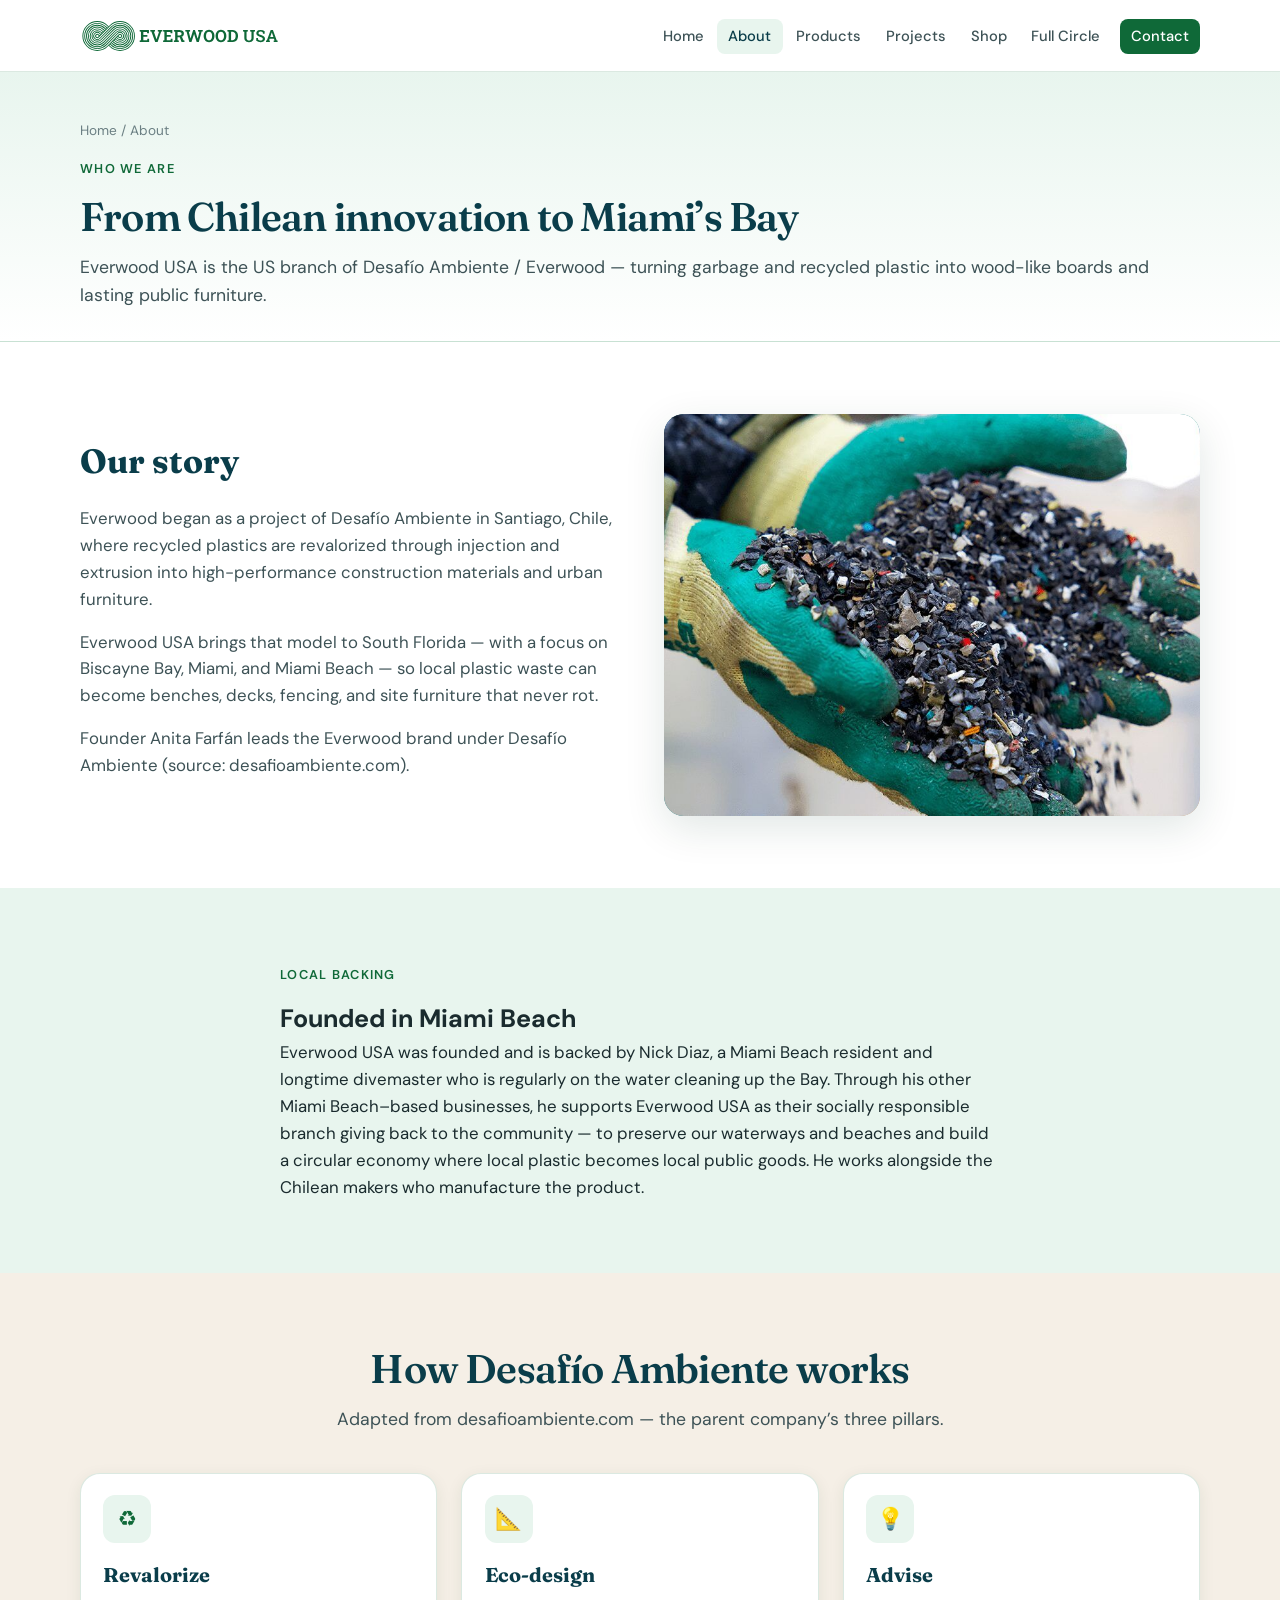
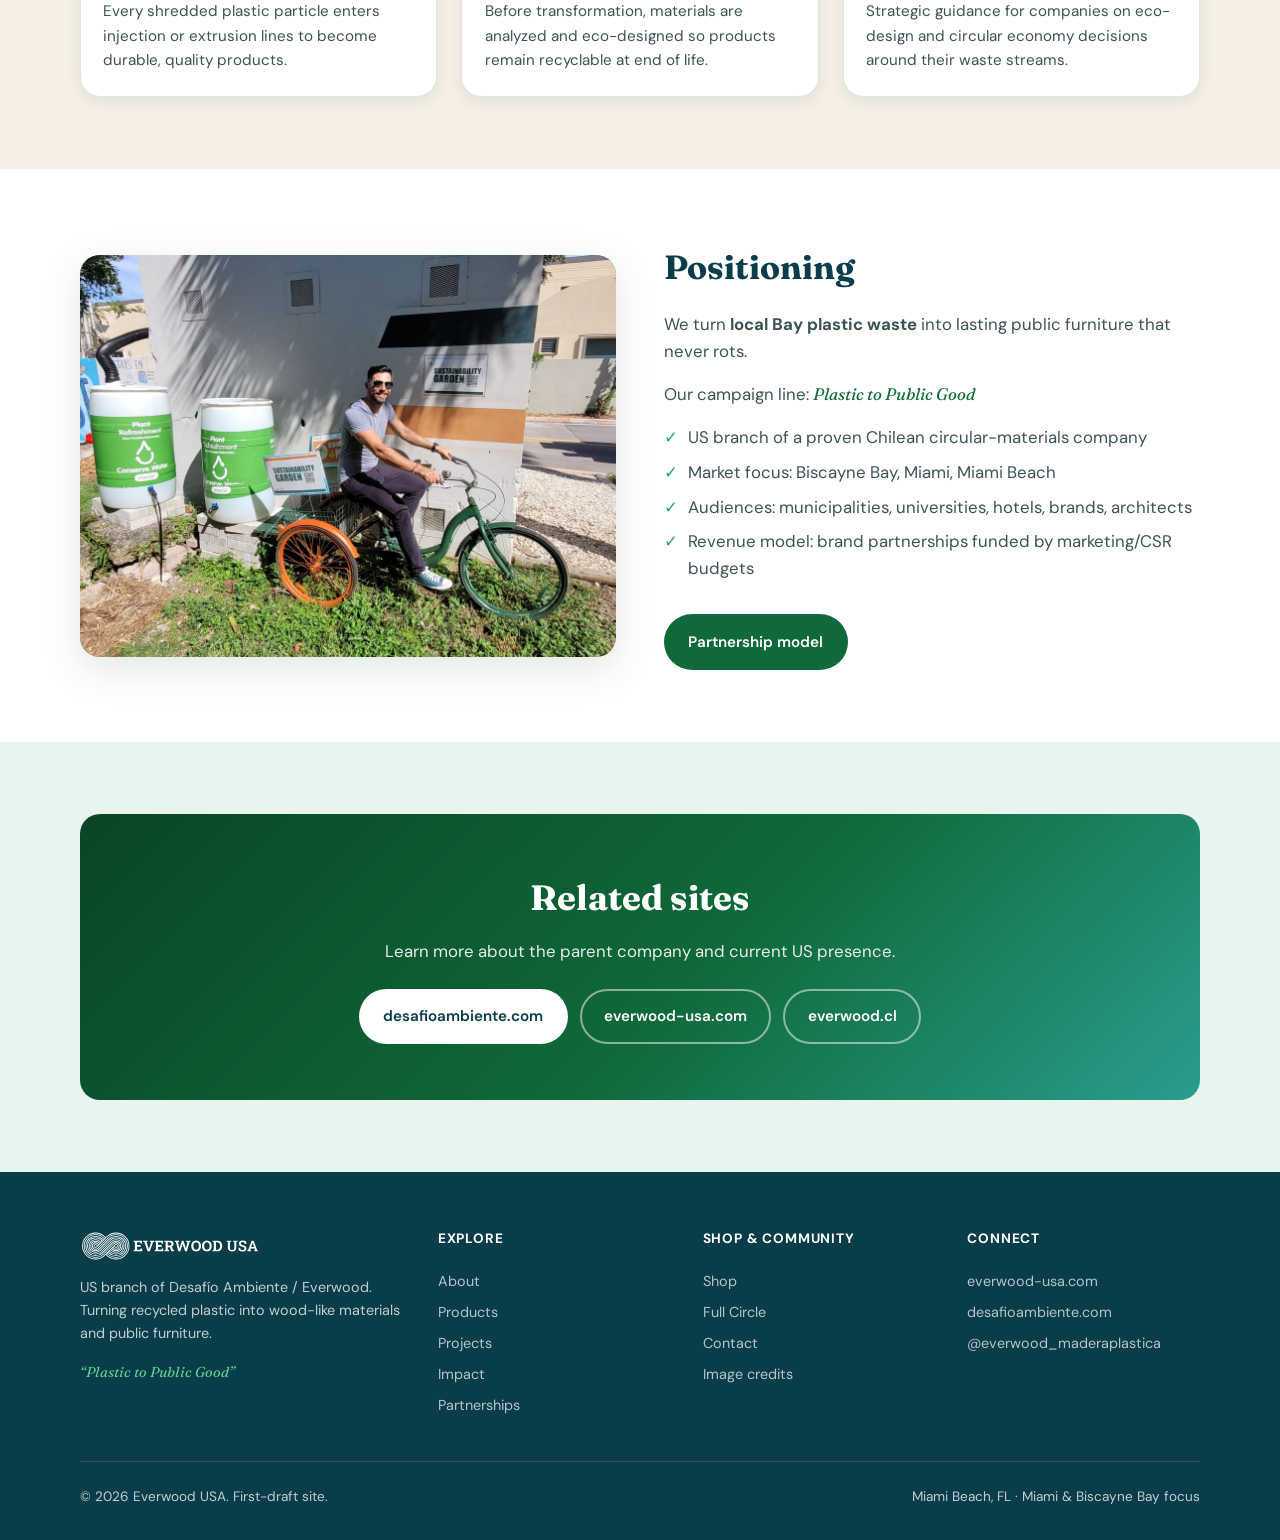
==== pages/about.html @ e9df9d3f "Reframe founder as local backer Co-authored-by: robincapital <robincapital@users.noreply.github.com>" ====
<!DOCTYPE html>
<html lang="en">
<head>
  <meta charset="UTF-8" />
  <meta name="viewport" content="width=device-width, initial-scale=1" />
  <title>About — Everwood USA</title>
  <meta name="description" content="Everwood USA — About. Recycled plastic lumber and public furniture for Miami and Biscayne Bay." />
  <link rel="icon" href="../assets/img/logo/favicon.ico" sizes="any" />
  <link rel="icon" type="image/png" sizes="32x32" href="../assets/img/logo/favicon_32.png" />
  <link rel="icon" type="image/png" sizes="48x48" href="../assets/img/logo/favicon_48.png" />
  <link rel="icon" type="image/png" sizes="192x192" href="../assets/img/logo/favicon_192.png" />
  <link rel="icon" type="image/png" sizes="512x512" href="../assets/img/logo/favicon_512.png" />
  <link rel="apple-touch-icon" href="../assets/img/logo/favicon_180.png" />
  <link rel="preconnect" href="https://fonts.googleapis.com" />
  <link rel="preconnect" href="https://fonts.gstatic.com" crossorigin />
  <link href="https://fonts.googleapis.com/css2?family=DM+Sans:ital,opsz,wght@0,9..40,400;0,9..40,500;0,9..40,600;0,9..40,700;1,9..40,400&amp;family=Fraunces:opsz,wght@9..144,500;9..144,600;9..144,700&amp;display=swap" rel="stylesheet" />
  <link rel="stylesheet" href="../assets/css/styles.css" />

  <script type="application/ld+json">
  {
    "@context": "https://schema.org",
    "@graph": [
      {
        "@type": "Organization",
        "@id": "https://everwood-usa.com/#organization",
        "name": "Everwood USA",
        "url": "https://everwood-usa.com",
        "logo": "https://everwood-usa.com/assets/img/logo/everwood-usa_horizontal_green.svg",
        "founder": { "@id": "https://everwood-usa.com/#nick-diaz" },
        "parentOrganization": {
          "@type": "Organization",
          "name": "Desafío Ambiente / Everwood"
        }
      },
      {
        "@type": "Person",
        "@id": "https://everwood-usa.com/#nick-diaz",
        "name": "Nick Diaz",
        "jobTitle": "Founder",
        "worksFor": { "@id": "https://everwood-usa.com/#organization" },
        "homeLocation": {
          "@type": "Place",
          "name": "Miami Beach, Florida"
        },
        "url": "https://everwood-usa.com/pages/about.html#founded-miami-beach"
      }
    ]
  }
  </script>


</head>
<body>
    <header class="site-header">
    <div class="container header-inner">
      <a class="logo" href="../index.html"><img class="logo-img" src="../assets/img/logo/everwood-usa_horizontal_green.svg" alt="Everwood USA" width="280" height="60" /></a>
      <button class="nav-toggle" type="button" aria-label="Open menu" aria-expanded="false"><span></span><span></span><span></span></button>
      <nav class="site-nav" aria-label="Primary">
        <ul class="nav-list">
          <li><a href="../index.html">Home</a></li>
          <li><a href="../pages/about.html" aria-current="page">About</a></li>
          <li><a href="../pages/products.html">Products</a></li>
          <li><a href="../pages/projects.html">Projects</a></li>
          <li><a href="../pages/shop.html">Shop</a></li>
          <li><a href="../pages/full-circle.html">Full Circle</a></li>
          <li><a class="nav-cta" href="../pages/contact.html">Contact</a></li>
        </ul>
      </nav>
    </div>
  </header>
  <main>

    <section class="page-hero">
      <div class="container">
        <p class="breadcrumb"><a href="../index.html">Home</a> / About</p>
        <p class="eyebrow">Who we are</p>
        <h1>From Chilean innovation to Miami’s Bay</h1>
        <p class="lead">Everwood USA is the US branch of Desafío Ambiente / Everwood — turning garbage and recycled plastic into wood-like boards and lasting public furniture.</p>
      </div>
    </section>



    <section class="section">
      <div class="container split">
        <div class="split-copy">
          <h2>Our story</h2>
          <p>Everwood began as a project of Desafío Ambiente in Santiago, Chile, where recycled plastics are revalorized through injection and extrusion into high-performance construction materials and urban furniture.</p>
          <p>Everwood USA brings that model to South Florida — with a focus on Biscayne Bay, Miami, and Miami Beach — so local plastic waste can become benches, decks, fencing, and site furniture that never rot.</p>
          <p>Founder Anita Farfán leads the Everwood brand under Desafío Ambiente (source: desafioambiente.com).</p>
        </div>
        <div class="split-media ph" data-ph="about-process.jpg">
          <img src="../assets/img/about-process.jpg" alt="Gloved hands holding recycled plastic flakes used to make Everwood" width="1200" height="800" />
        </div>
      </div>
    </section>


    <section class="section section-mist" id="founded-miami-beach">
      <div class="container" style="max-width:720px">
        <p class="eyebrow" style="color:var(--bay-teal)">Local backing</p>
        <h2>Founded in Miami Beach</h2>
        <p>Everwood USA was founded and is backed by Nick Diaz, a Miami Beach resident and longtime divemaster who is regularly on the water cleaning up the Bay. Through his other Miami Beach–based businesses, he supports Everwood USA as their socially responsible branch giving back to the community — to preserve our waterways and beaches and build a circular economy where local plastic becomes local public goods. He works alongside the Chilean makers who manufacture the product.</p>
      </div>
    </section>

    <section class="section section-sand">
      <div class="container">
        <div class="section-header center">
          <h2>How Desafío Ambiente works</h2>
          <p>Adapted from desafioambiente.com — the parent company’s three pillars.</p>
        </div>
        <div class="grid-3">
          <article class="card"><div class="card-body">
            <div class="feature-icon">♻️</div>
            <h3>Revalorize</h3>
            <p>Every shredded plastic particle enters injection or extrusion lines to become durable, quality products.</p>
          </div></article>
          <article class="card"><div class="card-body">
            <div class="feature-icon">📐</div>
            <h3>Eco-design</h3>
            <p>Before transformation, materials are analyzed and eco-designed so products remain recyclable at end of life.</p>
          </div></article>
          <article class="card"><div class="card-body">
            <div class="feature-icon">💡</div>
            <h3>Advise</h3>
            <p>Strategic guidance for companies on eco-design and circular economy decisions around their waste streams.</p>
          </div></article>
        </div>
      </div>
    </section>

    <section class="section">
      <div class="container split reverse">
        <div class="split-media ph" data-ph="about-team.jpg">
          <img src="../assets/img/about-community.jpg" alt="Community activity at the University of Miami Sustainability Garden near rain barrels" width="1200" height="800" />
        </div>
        <div class="split-copy">
          <h2>Positioning</h2>
          <p>We turn <strong>local Bay plastic waste</strong> into lasting public furniture that never rots.</p>
          <p>Our campaign line: <em class="campaign-tag" style="color:var(--bay-teal)">Plastic to Public Good</em></p>
          <ul class="check-list mt-2">
            <li>US branch of a proven Chilean circular-materials company</li>
            <li>Market focus: Biscayne Bay, Miami, Miami Beach</li>
            <li>Audiences: municipalities, universities, hotels, brands, architects</li>
            <li>Revenue model: brand partnerships funded by marketing/CSR budgets</li>
          </ul>
          <a class="btn btn-solid mt-3" href="partnerships.html">Partnership model</a>
        </div>
      </div>
    </section>

    <section class="section section-mist">
      <div class="container">
        <div class="cta-band">
          <h2>Related sites</h2>
          <p>Learn more about the parent company and current US presence.</p>
          <div class="hero-actions" style="justify-content:center">
            <a class="btn btn-primary" href="https://desafioambiente.com" rel="noopener">desafioambiente.com</a>
            <a class="btn btn-secondary" href="https://everwood-usa.com" rel="noopener">everwood-usa.com</a>
            <a class="btn btn-secondary" href="https://everwood.cl" rel="noopener">everwood.cl</a>
          </div>
        </div>
      </div>
    </section>

  </main>
    <footer class="site-footer">
    <div class="container">
      <div class="footer-grid">
        <div class="footer-brand">
          <a class="logo" href="../index.html"><img class="logo-img logo-img-footer" src="../assets/img/logo/everwood-usa_horizontal_white.svg" alt="Everwood USA" width="280" height="60" /></a>
          <p>US branch of Desafío Ambiente / Everwood. Turning recycled plastic into wood-like materials and public furniture.</p>
          <p class="campaign-tag mt-2">“Plastic to Public Good”</p>
        </div>
        <div class="footer-col">
          <h4>Explore</h4>
          <a href="../pages/about.html">About</a>
          <a href="../pages/products.html">Products</a>
          <a href="../pages/projects.html">Projects</a>
          <a href="../pages/impact.html">Impact</a>
          <a href="../pages/partnerships.html">Partnerships</a>
        </div>
        <div class="footer-col">
          <h4>Shop &amp; community</h4>
          <a href="../pages/shop.html">Shop</a>
          <a href="../pages/full-circle.html">Full Circle</a>
          <a href="../pages/contact.html">Contact</a>
          <a href="../pages/credits.html">Image credits</a>
        </div>
        <div class="footer-col">
          <h4>Connect</h4>
          <a href="https://everwood-usa.com" rel="noopener">everwood-usa.com</a>
          <a href="https://desafioambiente.com" rel="noopener">desafioambiente.com</a>
          <a href="https://www.instagram.com/everwood_maderaplastica/" rel="noopener">@everwood_maderaplastica</a>
        </div>
      </div>
      <div class="footer-bottom">
        <span>© <span id="y"></span> Everwood USA. First-draft site.</span>
        <span>Miami Beach, FL · Miami &amp; Biscayne Bay focus</span>
      </div>
    </div>
  </footer>
  <script>document.getElementById("y").textContent = new Date().getFullYear();</script>
  <script src="../assets/js/main.js"></script>
</body>
</html>
---- assets/css/styles.css ----
/* Everwood USA — Miami coastal design system */
:root {
  /* Brand green from Everwood logo (#126B3A), with coastal bay accents */
  --brand-green: #0F6938;
  --brand-green-deep: #0a4526;
  --brand-green-light: #2d9b5a;
  --bay-deep: #0a3d4a;
  --bay-teal: #0F6938; /* brand green */
  --bay-mid: #2a9d8f;  /* keep teal mid for coastal highlights */
  --bay-light: #5ecf8e;
  --bay-mist: #e8f5ee;
  --sand: #f5efe6;
  --sand-dark: #e8dcc8;
  --wood: #c4a574;
  --wood-deep: #8b6914;
  --wood-warm: #a67c52;
  --ink: #1a2b2e;
  --ink-soft: #3d5256;
  --muted: #6b7f83;
  --white: #ffffff;
  --border: rgba(18, 107, 58, 0.15);
  --shadow: 0 12px 40px rgba(10, 61, 40, 0.12);
  --shadow-sm: 0 4px 16px rgba(10, 61, 40, 0.08);
  --radius: 12px;
  --radius-lg: 20px;
  --max: 1120px;
  --font-display: "Fraunces", Georgia, serif;
  --font-body: "DM Sans", system-ui, sans-serif;
  --header-h: 72px;
}

*, *::before, *::after { box-sizing: border-box; margin: 0; padding: 0; }

html { scroll-behavior: smooth; }

body {
  font-family: var(--font-body);
  color: var(--ink);
  background: var(--white);
  line-height: 1.6;
  font-size: 1.05rem;
  -webkit-font-smoothing: antialiased;
}

img {
  max-width: 100%;
  height: auto;
  display: block;
}

a { color: var(--bay-teal); text-decoration: none; transition: color 0.2s; }
a:hover { color: var(--bay-mid); }

ul { list-style: none; }

.container {
  width: min(100% - 2rem, var(--max));
  margin-inline: auto;
}

/* —— Header —— */
.site-header {
  position: sticky;
  top: 0;
  z-index: 100;
  background: rgba(255, 255, 255, 0.92);
  backdrop-filter: blur(12px);
  border-bottom: 1px solid var(--border);
  height: var(--header-h);
}

.header-inner {
  display: flex;
  align-items: center;
  justify-content: space-between;
  height: var(--header-h);
  gap: 1rem;
}

.logo {
  display: flex;
  align-items: center;
  gap: 0.65rem;
  color: var(--bay-deep);
  font-weight: 700;
  font-size: 1.15rem;
  letter-spacing: -0.02em;
}
.logo:hover { color: var(--bay-teal); }
.logo-mark {
  width: 36px;
  height: 36px;
  border-radius: 8px;
  background: linear-gradient(135deg, var(--bay-teal), var(--bay-mid));
  display: grid;
  place-items: center;
  color: white;
  font-family: var(--font-display);
  font-size: 0.85rem;
  font-weight: 700;
}

.logo-img {
  height: 42px;
  width: auto;
  display: block;
  max-width: min(200px, 42vw);
}
.logo-img-footer {
  height: 36px;
  width: auto;
  display: block;
  max-width: min(180px, 50vw);
  filter: none; /* white SVG already suited for dark footer */
}
@media (max-width: 400px) {
  .logo-img { height: 34px; max-width: 150px; }
}
.logo-text-wrap {
  display: flex;
  flex-direction: column;
  line-height: 1.15;
}
.logo-usa {
  font-size: 0.7rem;
  font-weight: 700;
  letter-spacing: 0.12em;
  color: var(--brand-green);
  text-transform: uppercase;
}
.site-footer .logo-img,
.site-footer .logo-img-footer {
  height: 36px;
  max-width: min(180px, 50vw);
  filter: none;
}

.logo-sub {
  display: block;
  font-size: 0.65rem;
  font-weight: 500;
  color: var(--muted);
  letter-spacing: 0.06em;
  text-transform: uppercase;
}

.nav-toggle {
  display: none;
  background: none;
  border: 1px solid var(--border);
  border-radius: 8px;
  padding: 0.5rem 0.65rem;
  cursor: pointer;
  color: var(--bay-deep);
}
.nav-toggle span {
  display: block;
  width: 22px;
  height: 2px;
  background: currentColor;
  margin: 5px 0;
  border-radius: 1px;
}

.nav-list {
  display: flex;
  align-items: center;
  gap: 0.15rem;
}
.nav-list a {
  color: var(--ink-soft);
  font-size: 0.92rem;
  font-weight: 500;
  padding: 0.45rem 0.7rem;
  border-radius: 8px;
}
.nav-list a:hover,
.nav-list a[aria-current="page"] {
  color: var(--bay-deep);
  background: var(--bay-mist);
}
.nav-cta {
  background: var(--bay-teal) !important;
  color: white !important;
  margin-left: 0.35rem;
}
.nav-cta:hover { background: var(--bay-deep) !important; }

@media (max-width: 860px) {
  .nav-toggle { display: block; }
  .site-nav {
    position: absolute;
    top: var(--header-h);
    left: 0;
    right: 0;
    background: white;
    border-bottom: 1px solid var(--border);
    padding: 1rem;
    display: none;
  }
  .site-nav.is-open { display: block; }
  .nav-list {
    flex-direction: column;
    align-items: stretch;
  }
  .nav-cta { margin-left: 0; text-align: center; }
}

/* —— Hero —— */
.hero {
  position: relative;
  min-height: min(88vh, 720px);
  display: flex;
  align-items: flex-end;
  overflow: hidden;
  background: linear-gradient(160deg, var(--brand-green-deep) 0%, var(--bay-deep) 40%, var(--bay-mid) 70%, var(--wood) 100%);
  color: white;
}
.hero-media {
  position: absolute;
  inset: 0;
  z-index: 0;
}
.hero-media img {
  width: 100%;
  height: 100%;
  object-fit: cover;
  object-position: 70% center;
  opacity: 1;
}
/* Very light full-bleed wash only — photo stays readable */
.hero-media::after {
  content: "";
  position: absolute;
  inset: 0;
  background: linear-gradient(
    to top,
    rgba(8, 36, 28, 0.28) 0%,
    rgba(8, 36, 28, 0.08) 40%,
    transparent 70%
  );
  pointer-events: none;
}
/* Scrim sits behind the copy only (not the whole photo) */
.hero-content {
  position: relative;
  z-index: 1;
  padding: 2rem 1.75rem 2.25rem;
  margin: 2.5rem 0 2.75rem;
  max-width: 640px;
  border-radius: var(--radius-lg);
  background: linear-gradient(
    135deg,
    rgba(8, 36, 28, 0.68) 0%,
    rgba(8, 36, 28, 0.55) 100%
  );
  backdrop-filter: blur(2px);
  box-shadow: 0 12px 40px rgba(0, 0, 0, 0.25);
}
.hero-content::before {
  /* extra left edge weight for AA; does not cover the photo outside the card */
  content: none;
}
.eyebrow {
  display: inline-block;
  font-size: 0.8rem;
  font-weight: 600;
  letter-spacing: 0.1em;
  text-transform: uppercase;
  color: var(--bay-light);
  margin-bottom: 0.85rem;
}
.hero .eyebrow {
  color: #c5f5d8;
}
.hero h1 {
  font-family: var(--font-display);
  font-size: clamp(2.2rem, 5vw, 3.4rem);
  font-weight: 600;
  line-height: 1.12;
  letter-spacing: -0.02em;
  margin-bottom: 1.1rem;
  color: #ffffff;
}
.hero-lead {
  font-size: 1.15rem;
  opacity: 1;
  color: rgba(255, 255, 255, 0.95);
  max-width: 34em;
  margin-bottom: 1.75rem;
}
.hero-actions {
  display: flex;
  flex-wrap: wrap;
  gap: 0.75rem;
}

/* —— Buttons —— */
.btn {
  display: inline-flex;
  align-items: center;
  justify-content: center;
  gap: 0.4rem;
  padding: 0.85rem 1.4rem;
  border-radius: 999px;
  font-weight: 600;
  font-size: 0.95rem;
  border: 2px solid transparent;
  cursor: pointer;
  transition: transform 0.15s, background 0.2s, color 0.2s, border-color 0.2s;
  font-family: inherit;
}
.btn:hover { transform: translateY(-1px); }
.btn-primary {
  background: var(--bay-light);
  color: var(--bay-deep);
}
.btn-primary:hover { background: white; color: var(--bay-deep); }
.btn-secondary {
  background: transparent;
  color: white;
  border-color: rgba(255,255,255,0.5);
}
.btn-secondary:hover { background: rgba(255,255,255,0.12); color: white; }
.btn-solid {
  background: var(--bay-teal);
  color: white;
}
.btn-solid:hover { background: var(--bay-deep); color: white; }
.btn-outline {
  background: transparent;
  color: var(--bay-teal);
  border-color: var(--bay-teal);
}
.btn-outline:hover { background: var(--bay-mist); }

/* —— Sections —— */
.section { padding: 4.5rem 0; }
.section-sand { background: var(--sand); }
.section-mist { background: var(--bay-mist); }
.section-deep {
  background: var(--bay-deep);
  color: white;
}
.section-header {
  max-width: 640px;
  margin-bottom: 2.5rem;
}
.section-header.center {
  text-align: center;
  margin-inline: auto;
}
.section-header h2,
.page-hero h1 {
  font-family: var(--font-display);
  font-size: clamp(1.85rem, 3.5vw, 2.5rem);
  font-weight: 600;
  letter-spacing: -0.02em;
  color: var(--bay-deep);
  line-height: 1.2;
  margin-bottom: 0.75rem;
}
.section-deep .section-header h2 { color: white; }
.section-header p,
.lead {
  color: var(--ink-soft);
  font-size: 1.1rem;
}
.section-deep .section-header p { color: rgba(255,255,255,0.8); }

.page-hero {
  padding: 3rem 0 2rem;
  background: linear-gradient(180deg, var(--bay-mist) 0%, white 100%);
  border-bottom: 1px solid var(--border);
}
.page-hero .eyebrow { color: var(--bay-teal); }
.breadcrumb {
  font-size: 0.85rem;
  color: var(--muted);
  margin-bottom: 0.75rem;
}
.breadcrumb a { color: var(--muted); }
.breadcrumb a:hover { color: var(--bay-teal); }

/* —— Cards / grids —— */
.grid-3 {
  display: grid;
  grid-template-columns: repeat(3, 1fr);
  gap: 1.5rem;
}
.grid-2 {
  display: grid;
  grid-template-columns: repeat(2, 1fr);
  gap: 1.5rem;
}
.grid-4 {
  display: grid;
  grid-template-columns: repeat(4, 1fr);
  gap: 1.25rem;
}
@media (max-width: 900px) {
  .grid-3, .grid-4 { grid-template-columns: 1fr 1fr; }
}
@media (max-width: 560px) {
  .grid-2, .grid-3, .grid-4 { grid-template-columns: 1fr; }
}

.card {
  background: white;
  border-radius: var(--radius-lg);
  overflow: hidden;
  box-shadow: var(--shadow-sm);
  border: 1px solid var(--border);
  height: 100%;
  display: flex;
  flex-direction: column;
}
.card-img {
  aspect-ratio: 16 / 10;
  overflow: hidden;
  background: linear-gradient(135deg, var(--bay-teal), var(--wood));
  position: relative;
}
.card-img img {
  width: 100%;
  height: 100%;
  object-fit: cover;
}
.card-body { padding: 1.35rem 1.4rem 1.5rem; flex: 1; display: flex; flex-direction: column; }
.card-body h3 {
  font-family: var(--font-display);
  font-size: 1.25rem;
  color: var(--bay-deep);
  margin-bottom: 0.5rem;
}
.card-body p { color: var(--ink-soft); font-size: 0.95rem; flex: 1; }
.card-link {
  margin-top: 1rem;
  font-weight: 600;
  font-size: 0.9rem;
  color: var(--bay-teal);
}

/* Feature / value props */
.feature-icon {
  width: 48px;
  height: 48px;
  border-radius: 12px;
  background: var(--bay-mist);
  color: var(--bay-teal);
  display: grid;
  place-items: center;
  font-size: 1.35rem;
  margin-bottom: 1rem;
}
.feature h3 {
  font-size: 1.1rem;
  color: var(--bay-deep);
  margin-bottom: 0.4rem;
}
.feature p { color: var(--ink-soft); font-size: 0.95rem; }

/* Spec chips */
.spec-list {
  display: flex;
  flex-wrap: wrap;
  gap: 0.5rem;
}
.spec-chip {
  background: var(--bay-mist);
  color: var(--bay-deep);
  font-size: 0.85rem;
  font-weight: 500;
  padding: 0.4rem 0.85rem;
  border-radius: 999px;
  border: 1px solid var(--border);
}

/* Split layout */
.split {
  display: grid;
  grid-template-columns: 1fr 1fr;
  gap: 3rem;
  align-items: center;
}
@media (max-width: 800px) {
  .split { grid-template-columns: 1fr; gap: 1.75rem; }
  .split.reverse .split-media { order: -1; }
}
.split-media {
  border-radius: var(--radius-lg);
  overflow: hidden;
  box-shadow: var(--shadow);
  background: linear-gradient(135deg, var(--bay-teal), var(--wood));
  aspect-ratio: 4 / 3;
}
.split-media img {
  width: 100%;
  height: 100%;
  object-fit: cover;
}
.split-copy h2 {
  font-family: var(--font-display);
  font-size: clamp(1.6rem, 3vw, 2.1rem);
  color: var(--bay-deep);
  margin-bottom: 1rem;
}
.split-copy p { color: var(--ink-soft); margin-bottom: 1rem; }

/* Steps */
.steps {
  counter-reset: step;
  display: grid;
  gap: 1.5rem;
}
.step {
  display: grid;
  grid-template-columns: auto 1fr;
  gap: 1.25rem;
  align-items: start;
  background: white;
  padding: 1.5rem;
  border-radius: var(--radius);
  border: 1px solid var(--border);
}
.step-num {
  width: 44px;
  height: 44px;
  border-radius: 50%;
  background: var(--bay-teal);
  color: white;
  display: grid;
  place-items: center;
  font-weight: 700;
  font-family: var(--font-display);
}
.step h3 {
  color: var(--bay-deep);
  margin-bottom: 0.35rem;
  font-size: 1.1rem;
}
.step p { color: var(--ink-soft); font-size: 0.95rem; }

/* Case study */
.case-study {
  background: white;
  border-radius: var(--radius-lg);
  overflow: hidden;
  border: 1px solid var(--border);
  box-shadow: var(--shadow);
}
.case-study-grid {
  display: grid;
  grid-template-columns: 1.1fr 1fr;
}
@media (max-width: 800px) {
  .case-study-grid { grid-template-columns: 1fr; }
}
.case-gallery {
  display: grid;
  grid-template-rows: 1.4fr 1fr;
  gap: 0.5rem;
  background: var(--bay-deep);
  min-height: 320px;
}
.case-gallery img {
  width: 100%;
  height: 100%;
  object-fit: cover;
}
.case-gallery-row {
  display: grid;
  grid-template-columns: 1fr 1fr;
  gap: 0.5rem;
}
.case-body { padding: 2rem 2.25rem; }
.case-body h3 {
  font-family: var(--font-display);
  font-size: 1.65rem;
  color: var(--bay-deep);
  margin-bottom: 0.75rem;
}
.case-meta {
  display: flex;
  flex-wrap: wrap;
  gap: 0.75rem;
  margin: 1.25rem 0;
}
.meta-pill {
  background: var(--sand);
  color: var(--wood-warm);
  font-size: 0.8rem;
  font-weight: 600;
  padding: 0.35rem 0.75rem;
  border-radius: 6px;
}
.placeholder-stat {
  font-family: var(--font-display);
  font-size: 1.5rem;
  color: var(--bay-teal);
  font-weight: 600;
}
.placeholder-note {
  display: inline-block;
  background: #fff3cd;
  color: #856404;
  font-size: 0.75rem;
  font-weight: 600;
  padding: 0.15rem 0.45rem;
  border-radius: 4px;
  font-family: var(--font-body);
  vertical-align: middle;
}

/* Impact metrics — no fake numbers */
.impact-cards .card-body { text-align: center; }
.impact-label {
  font-size: 0.85rem;
  text-transform: uppercase;
  letter-spacing: 0.06em;
  color: var(--muted);
  margin-bottom: 0.5rem;
}

/* Form */
.form-card {
  background: white;
  border-radius: var(--radius-lg);
  padding: 2rem;
  border: 1px solid var(--border);
  box-shadow: var(--shadow-sm);
}
.form-row {
  display: grid;
  grid-template-columns: 1fr 1fr;
  gap: 1rem;
}
@media (max-width: 560px) {
  .form-row { grid-template-columns: 1fr; }
}
.form-group {
  margin-bottom: 1.1rem;
}
.form-group label {
  display: block;
  font-size: 0.85rem;
  font-weight: 600;
  color: var(--bay-deep);
  margin-bottom: 0.35rem;
}
.form-group input,
.form-group select,
.form-group textarea {
  width: 100%;
  padding: 0.75rem 0.9rem;
  border: 1px solid var(--border);
  border-radius: 8px;
  font-family: inherit;
  font-size: 1rem;
  background: var(--sand);
  color: var(--ink);
  transition: border-color 0.2s, box-shadow 0.2s;
}
.form-group input:focus,
.form-group select:focus,
.form-group textarea:focus {
  outline: none;
  border-color: var(--bay-mid);
  box-shadow: 0 0 0 3px rgba(42, 157, 143, 0.2);
  background: white;
}
.form-group textarea { min-height: 140px; resize: vertical; }
.form-hint {
  font-size: 0.8rem;
  color: var(--muted);
  margin-top: 0.75rem;
}
.formspree-marker {
  margin-top: 1.25rem;
  padding: 1rem;
  background: #fff8e6;
  border: 2px dashed #e6b800;
  border-radius: 8px;
  font-size: 0.85rem;
  color: #665200;
}
.formspree-marker code {
  background: rgba(0,0,0,0.06);
  padding: 0.1rem 0.35rem;
  border-radius: 4px;
  font-size: 0.8rem;
}
.contact-details {
  display: grid;
  gap: 1.25rem;
}
.contact-item h4 {
  font-size: 0.8rem;
  text-transform: uppercase;
  letter-spacing: 0.06em;
  color: var(--muted);
  margin-bottom: 0.25rem;
}
.contact-item p, .contact-item a {
  color: var(--bay-deep);
  font-weight: 500;
}

/* Color swatches */
.swatches {
  display: flex;
  flex-wrap: wrap;
  gap: 0.75rem;
  margin-top: 1rem;
}
.swatch {
  text-align: center;
  font-size: 0.75rem;
  color: var(--muted);
}
.swatch-chip {
  width: 48px;
  height: 48px;
  border-radius: 50%;
  border: 2px solid white;
  box-shadow: var(--shadow-sm);
  margin-bottom: 0.35rem;
}
.swatch-brown { background: #6b4423; }
.swatch-beige { background: #d4c4a8; }
.swatch-gray { background: #6b7280; }
.swatch-black { background: #1f2937; }
.swatch-moss { background: #4a5d3a; }
.swatch-turquoise { background: #2a9d8f; }

/* Table */
.spec-table {
  width: 100%;
  border-collapse: collapse;
  font-size: 0.95rem;
}
.spec-table th,
.spec-table td {
  text-align: left;
  padding: 0.85rem 1rem;
  border-bottom: 1px solid var(--border);
}
.spec-table th {
  background: var(--bay-mist);
  color: var(--bay-deep);
  font-weight: 600;
}
.spec-table tr:hover td { background: var(--sand); }

/* CTA band */
.cta-band {
  text-align: center;
  padding: 3.5rem 1.5rem;
  border-radius: var(--radius-lg);
  background: linear-gradient(135deg, var(--brand-green-deep), var(--brand-green) 55%, var(--bay-mid));
  color: white;
}
.cta-band h2 {
  font-family: var(--font-display);
  font-size: clamp(1.6rem, 3vw, 2.2rem);
  margin-bottom: 0.75rem;
}
.cta-band p {
  opacity: 0.9;
  max-width: 32em;
  margin: 0 auto 1.5rem;
}
.cta-band .btn-primary { background: white; color: var(--bay-deep); }

/* Footer */
.site-footer {
  background: var(--bay-deep);
  color: rgba(255,255,255,0.75);
  padding: 3.5rem 0 2rem;
  margin-top: 0;
}
.footer-grid {
  display: grid;
  grid-template-columns: 1.4fr 1fr 1fr 1fr;
  gap: 2rem;
  margin-bottom: 2.5rem;
}
@media (max-width: 800px) {
  .footer-grid { grid-template-columns: 1fr 1fr; }
}
@media (max-width: 480px) {
  .footer-grid { grid-template-columns: 1fr; }
}
.footer-brand .logo { color: white; margin-bottom: 0.75rem; }
.footer-brand 
.logo-img {
  height: 40px;
  width: auto;
  display: block;
}
.logo-text-wrap {
  display: flex;
  flex-direction: column;
  line-height: 1.15;
}
.logo-usa {
  font-size: 0.7rem;
  font-weight: 700;
  letter-spacing: 0.12em;
  color: var(--brand-green);
  text-transform: uppercase;
}
.site-footer .logo-img,
.site-footer .logo-img-footer {
  height: 36px;
  max-width: min(180px, 50vw);
  filter: none;
}

.logo-sub { color: rgba(255,255,255,0.5); }
.footer-brand p { font-size: 0.9rem; max-width: 28em; }
.footer-col h4 {
  color: white;
  font-size: 0.85rem;
  text-transform: uppercase;
  letter-spacing: 0.06em;
  margin-bottom: 1rem;
}
.footer-col a {
  display: block;
  color: rgba(255,255,255,0.7);
  font-size: 0.9rem;
  padding: 0.25rem 0;
}
.footer-col a:hover { color: var(--bay-light); }
.footer-bottom {
  border-top: 1px solid rgba(255,255,255,0.12);
  padding-top: 1.5rem;
  display: flex;
  flex-wrap: wrap;
  justify-content: space-between;
  gap: 0.75rem;
  font-size: 0.85rem;
}
.campaign-tag {
  font-family: var(--font-display);
  font-style: italic;
  color: var(--bay-light);
}

/* Utilities */
.mt-1 { margin-top: 0.5rem; }
.mt-2 { margin-top: 1rem; }
.mt-3 { margin-top: 1.5rem; }
.mb-2 { margin-bottom: 1rem; }
.text-center { text-align: center; }
.visually-hidden {
  position: absolute;
  width: 1px; height: 1px;
  padding: 0; margin: -1px;
  overflow: hidden; clip: rect(0,0,0,0);
  border: 0;
}

/* Image fallback label (CSS) when using .ph class wrappers */
.ph {
  position: relative;
  background: linear-gradient(135deg, #0d4f5c 0%, #1a8a8a 50%, #d4a574 100%);
}
.ph::before {
  content: attr(data-ph);
  position: absolute;
  inset: 0;
  display: grid;
  place-items: center;
  color: rgba(255,255,255,0.85);
  font-size: 0.8rem;
  font-weight: 600;
  letter-spacing: 0.04em;
  text-align: center;
  padding: 1rem;
  pointer-events: none;
  z-index: 0;
}
.ph img { position: relative; z-index: 1; }

.check-list li {
  position: relative;
  padding-left: 1.5rem;
  margin-bottom: 0.5rem;
  color: var(--ink-soft);
}
.check-list li::before {
  content: "✓";
  position: absolute;
  left: 0;
  color: var(--bay-mid);
  font-weight: 700;
}

.audiences {
  display: flex;
  flex-wrap: wrap;
  gap: 0.5rem;
  margin-top: 1rem;
}
.audience-tag {
  background: white;
  border: 1px solid var(--border);
  color: var(--bay-deep);
  padding: 0.45rem 0.9rem;
  border-radius: 999px;
  font-size: 0.85rem;
  font-weight: 500;
}


/* Don't let placeholder gradient tint real hero photography */
.hero-media.ph {
  background: transparent;
}
.hero-media.ph::before {
  content: none;
}

/* —— Shop & Full Circle —— */
.badge {
  display: inline-block;
  font-size: 0.72rem;
  font-weight: 700;
  letter-spacing: 0.06em;
  text-transform: uppercase;
  padding: 0.3rem 0.65rem;
  border-radius: 999px;
  margin-bottom: 0.65rem;
}
.badge-soon {
  background: #fff3cd;
  color: #856404;
  border: 1px solid #e6b800;
}
.badge-confirm {
  background: #e8f0fe;
  color: #1a4a8a;
  border: 1px solid #a8c5f0;
}
.badge-bulk {
  background: var(--bay-mist);
  color: var(--brand-green-deep);
  border: 1px solid var(--border);
}
.price-placeholder {
  font-family: var(--font-display);
  font-size: 1.35rem;
  color: var(--brand-green);
  font-weight: 600;
  margin: 0.5rem 0 0.75rem;
}
.shop-grid {
  display: grid;
  grid-template-columns: repeat(2, 1fr);
  gap: 1.5rem;
}
@media (max-width: 700px) {
  .shop-grid { grid-template-columns: 1fr; }
}
.shop-card .card-img { aspect-ratio: 1 / 1; }
.shop-card .card-body { gap: 0.25rem; }
.shopify-buy-slot {
  min-height: 2.5rem;
  margin-top: 0.75rem;
}
.shopify-buy-slot:empty + .inquire-fallback,
.shopify-buy-slot[data-configured="false"] + .inquire-fallback {
  display: inline-flex;
}
.color-dots {
  display: flex;
  gap: 0.4rem;
  margin: 0.5rem 0 0.75rem;
}
.color-dot {
  width: 18px;
  height: 18px;
  border-radius: 50%;
  border: 2px solid white;
  box-shadow: var(--shadow-sm);
}
.dot-aqua { background: #2a9d8f; }
.dot-teal { background: #1a6b7a; }
.dot-sand { background: #d4c4a8; }
.dot-brown { background: #6b4423; }
.dot-green { background: #126b3a; }

.img-slot {
  aspect-ratio: 16 / 10;
  border-radius: var(--radius-lg);
  overflow: hidden;
  border: 2px dashed rgba(18, 107, 58, 0.35);
  background: linear-gradient(135deg, #0d4f5c 0%, #1a8a8a 50%, #d4a574 100%);
  position: relative;
  display: grid;
  place-items: center;
}
.img-slot::before {
  content: attr(data-slot);
  position: absolute;
  inset: 0;
  display: grid;
  place-items: center;
  color: rgba(255,255,255,0.9);
  font-weight: 600;
  font-size: 0.95rem;
  text-align: center;
  padding: 1rem;
  z-index: 0;
}
.img-slot img {
  position: relative;
  z-index: 1;
  width: 100%;
  height: 100%;
  object-fit: cover;
}
.img-slot img[src=""],
.img-slot img:not([src]) {
  display: none;
}

.cleanup-list {
  display: grid;
  gap: 0.75rem;
}
.cleanup-item {
  display: grid;
  grid-template-columns: 140px 1fr auto;
  gap: 1rem;
  align-items: center;
  background: white;
  border: 1px solid var(--border);
  border-radius: var(--radius);
  padding: 1rem 1.25rem;
}
@media (max-width: 560px) {
  .cleanup-item { grid-template-columns: 1fr; gap: 0.35rem; }
}
.cleanup-date {
  font-family: var(--font-display);
  font-weight: 600;
  color: var(--brand-green);
}
.trace-box {
  display: flex;
  flex-wrap: wrap;
  gap: 0.65rem;
  margin-top: 1rem;
}
.trace-box input {
  flex: 1;
  min-width: 180px;
  padding: 0.75rem 0.9rem;
  border: 1px solid var(--border);
  border-radius: 8px;
  font-family: inherit;
  font-size: 1rem;
  background: var(--sand);
}
.trace-box input:focus {
  outline: none;
  border-color: var(--bay-mid);
  box-shadow: 0 0 0 3px rgba(42, 157, 143, 0.2);
  background: white;
}
.coming-soon-note {
  font-size: 0.85rem;
  color: var(--muted);
  margin-top: 0.5rem;
}
.nav-list .nav-hide-sm { }
@media (max-width: 980px) and (min-width: 861px) {
  .nav-list a { padding: 0.4rem 0.5rem; font-size: 0.85rem; }
}


/* LEED / green building (self-made badge — not a USGBC trademark mark) */
.leed-block {
  display: grid;
  grid-template-columns: auto 1fr;
  gap: 1.25rem;
  align-items: start;
  background: var(--bay-mist);
  border: 1px solid var(--border);
  border-radius: var(--radius-lg);
  padding: 1.5rem 1.75rem;
}
@media (max-width: 560px) {
  .leed-block { grid-template-columns: 1fr; }
}
.leed-badge {
  width: 88px;
  height: 88px;
  border-radius: 50%;
  background: var(--brand-green);
  color: white;
  display: grid;
  place-items: center;
  text-align: center;
  font-size: 0.65rem;
  font-weight: 700;
  letter-spacing: 0.04em;
  line-height: 1.25;
  padding: 0.5rem;
  flex-shrink: 0;
  box-shadow: var(--shadow-sm);
}
.leed-block h3 {
  font-family: var(--font-display);
  color: var(--bay-deep);
  font-size: 1.2rem;
  margin-bottom: 0.4rem;
}
.leed-block p { color: var(--ink-soft); font-size: 0.95rem; }
.leed-footnote {
  font-size: 0.8rem;
  color: var(--muted);
  margin-top: 0.75rem;
}
.spec-callout {
  background: white;
  border-left: 4px solid var(--brand-green);
  border-radius: 0 var(--radius) var(--radius) 0;
  padding: 1.25rem 1.5rem;
  box-shadow: var(--shadow-sm);
  border: 1px solid var(--border);
  border-left-width: 4px;
}
.spec-callout h3 {
  font-family: var(--font-display);
  color: var(--bay-deep);
  font-size: 1.15rem;
  margin-bottom: 0.4rem;
}
.spec-callout .stat {
  font-family: var(--font-display);
  font-size: 1.75rem;
  color: var(--brand-green);
  font-weight: 600;
}
.sources-note {
  font-size: 0.85rem;
  color: var(--muted);
  margin-top: 2rem;
  padding-top: 1.25rem;
  border-top: 1px solid var(--border);
}
.sources-note a { word-break: break-all; }
.line-card-label {
  font-size: 0.75rem;
  font-weight: 700;
  letter-spacing: 0.08em;
  text-transform: uppercase;
  color: var(--brand-green);
  margin-bottom: 0.5rem;
}

/* Pollution / problem band */
.problem-band {
  display: grid;
  grid-template-columns: 1.1fr 1fr;
  gap: 0;
  background: var(--bay-deep);
  color: white;
  border-radius: var(--radius-lg);
  overflow: hidden;
  box-shadow: var(--shadow);
}
@media (max-width: 800px) {
  .problem-band { grid-template-columns: 1fr; }
}
.problem-band-media {
  display: grid;
  grid-template-rows: 1.2fr 1fr;
  gap: 0.35rem;
  min-height: 320px;
  background: #062028;
}
.problem-band-media img {
  width: 100%;
  height: 100%;
  object-fit: cover;
}
.problem-band-copy {
  padding: 2rem 2.25rem;
  display: flex;
  flex-direction: column;
  justify-content: center;
}
.problem-band-copy h2 {
  font-family: var(--font-display);
  font-size: clamp(1.5rem, 3vw, 2rem);
  margin-bottom: 0.85rem;
  color: white;
}
.problem-band-copy p { color: rgba(255,255,255,0.88); font-size: 0.98rem; margin-bottom: 0.75rem; }
.problem-band-copy .stat-line {
  font-family: var(--font-display);
  font-size: 1.35rem;
  color: var(--bay-light);
  font-weight: 600;
  margin: 0.35rem 0;
}
.photo-cap {
  font-size: 0.75rem;
  color: rgba(255,255,255,0.55);
  margin-top: 0.35rem;
}
.photo-cap a { color: rgba(255,255,255,0.7); }
.hist-tag {
  display: inline-block;
  font-size: 0.7rem;
  font-weight: 700;
  letter-spacing: 0.06em;
  text-transform: uppercase;
  background: #fff3cd;
  color: #665200;
  padding: 0.2rem 0.5rem;
  border-radius: 4px;
  margin-bottom: 0.5rem;
}
.quote-block {
  border-left: 3px solid var(--brand-green);
  padding: 0.75rem 0 0.75rem 1.1rem;
  margin: 1rem 0;
  color: var(--ink-soft);
  font-size: 0.95rem;
}
.quote-block cite {
  display: block;
  font-size: 0.8rem;
  font-style: normal;
  color: var(--muted);
  margin-top: 0.45rem;
}
.credits-list {
  display: grid;
  gap: 1rem;
}
.credits-item {
  background: white;
  border: 1px solid var(--border);
  border-radius: var(--radius);
  padding: 1rem 1.15rem;
  font-size: 0.9rem;
  color: var(--ink-soft);
}
.credits-item strong { color: var(--bay-deep); }
.credits-item a { word-break: break-word; }
.gallery-4 {
  display: grid;
  grid-template-columns: repeat(4, 1fr);
  gap: 0.75rem;
}
@media (max-width: 900px) {
  .gallery-4 { grid-template-columns: 1fr 1fr; }
}
@media (max-width: 500px) {
  .gallery-4 { grid-template-columns: 1fr; }
}
.gallery-4 figure {
  margin: 0;
  border-radius: var(--radius);
  overflow: hidden;
  background: var(--sand);
  border: 1px solid var(--border);
}
.gallery-4 img { width: 100%; height: 160px; object-fit: cover; }
.gallery-4 figcaption {
  font-size: 0.72rem;
  color: var(--muted);
  padding: 0.45rem 0.55rem 0.6rem;
  line-height: 1.35;
}

/* Founder */
.founder-block {
  display: grid;
  grid-template-columns: minmax(200px, 320px) 1fr;
  gap: 2.25rem;
  align-items: start;
}
@media (max-width: 700px) {
  .founder-block { grid-template-columns: 1fr; }
}
.founder-photo {
  border-radius: var(--radius-lg);
  overflow: hidden;
  aspect-ratio: 4 / 5;
  background: linear-gradient(160deg, var(--brand-green-deep), var(--bay-mid));
  box-shadow: var(--shadow);
  border: 1px solid var(--border);
}
.founder-photo img {
  width: 100%;
  height: 100%;
  object-fit: cover;
}
.founder-block blockquote {
  margin: 1.25rem 0 0;
  padding: 1rem 1.15rem;
  border-left: 3px solid var(--brand-green);
  background: var(--bay-mist);
  border-radius: 0 var(--radius) var(--radius) 0;
  color: var(--ink-soft);
  font-family: var(--font-display);
  font-size: 1.05rem;
  font-style: italic;
}
.founder-strip {
  display: flex;
  flex-wrap: wrap;
  gap: 1.25rem;
  align-items: center;
  background: var(--sand);
  border: 1px solid var(--border);
  border-radius: var(--radius-lg);
  padding: 1.25rem 1.5rem;
}
.founder-strip-photo {
  width: 72px;
  height: 72px;
  border-radius: 50%;
  overflow: hidden;
  flex-shrink: 0;
  background: var(--brand-green);
  border: 2px solid white;
  box-shadow: var(--shadow-sm);
}
.founder-strip-photo img {
  width: 100%;
  height: 100%;
  object-fit: cover;
}
.founder-strip p { margin: 0; color: var(--ink-soft); font-size: 0.98rem; max-width: 40em; }
.founder-strip strong { color: var(--bay-deep); }
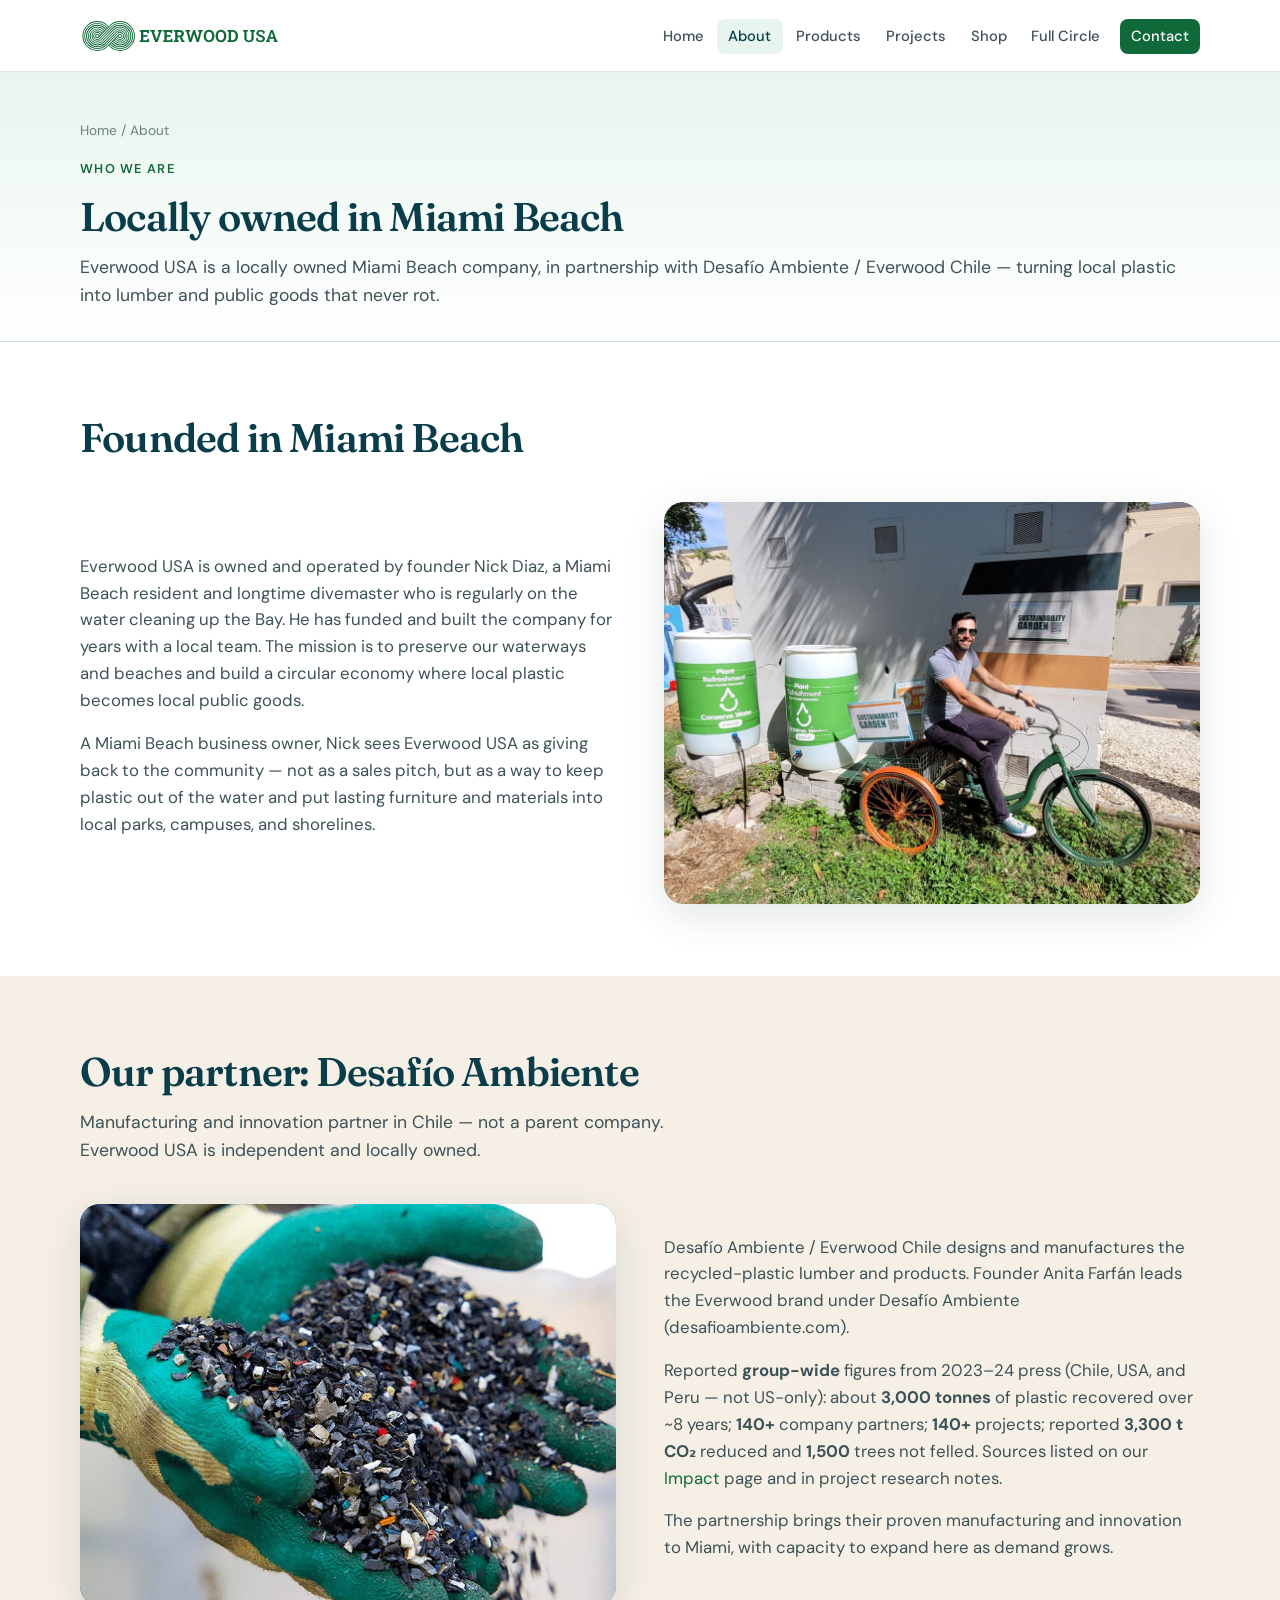
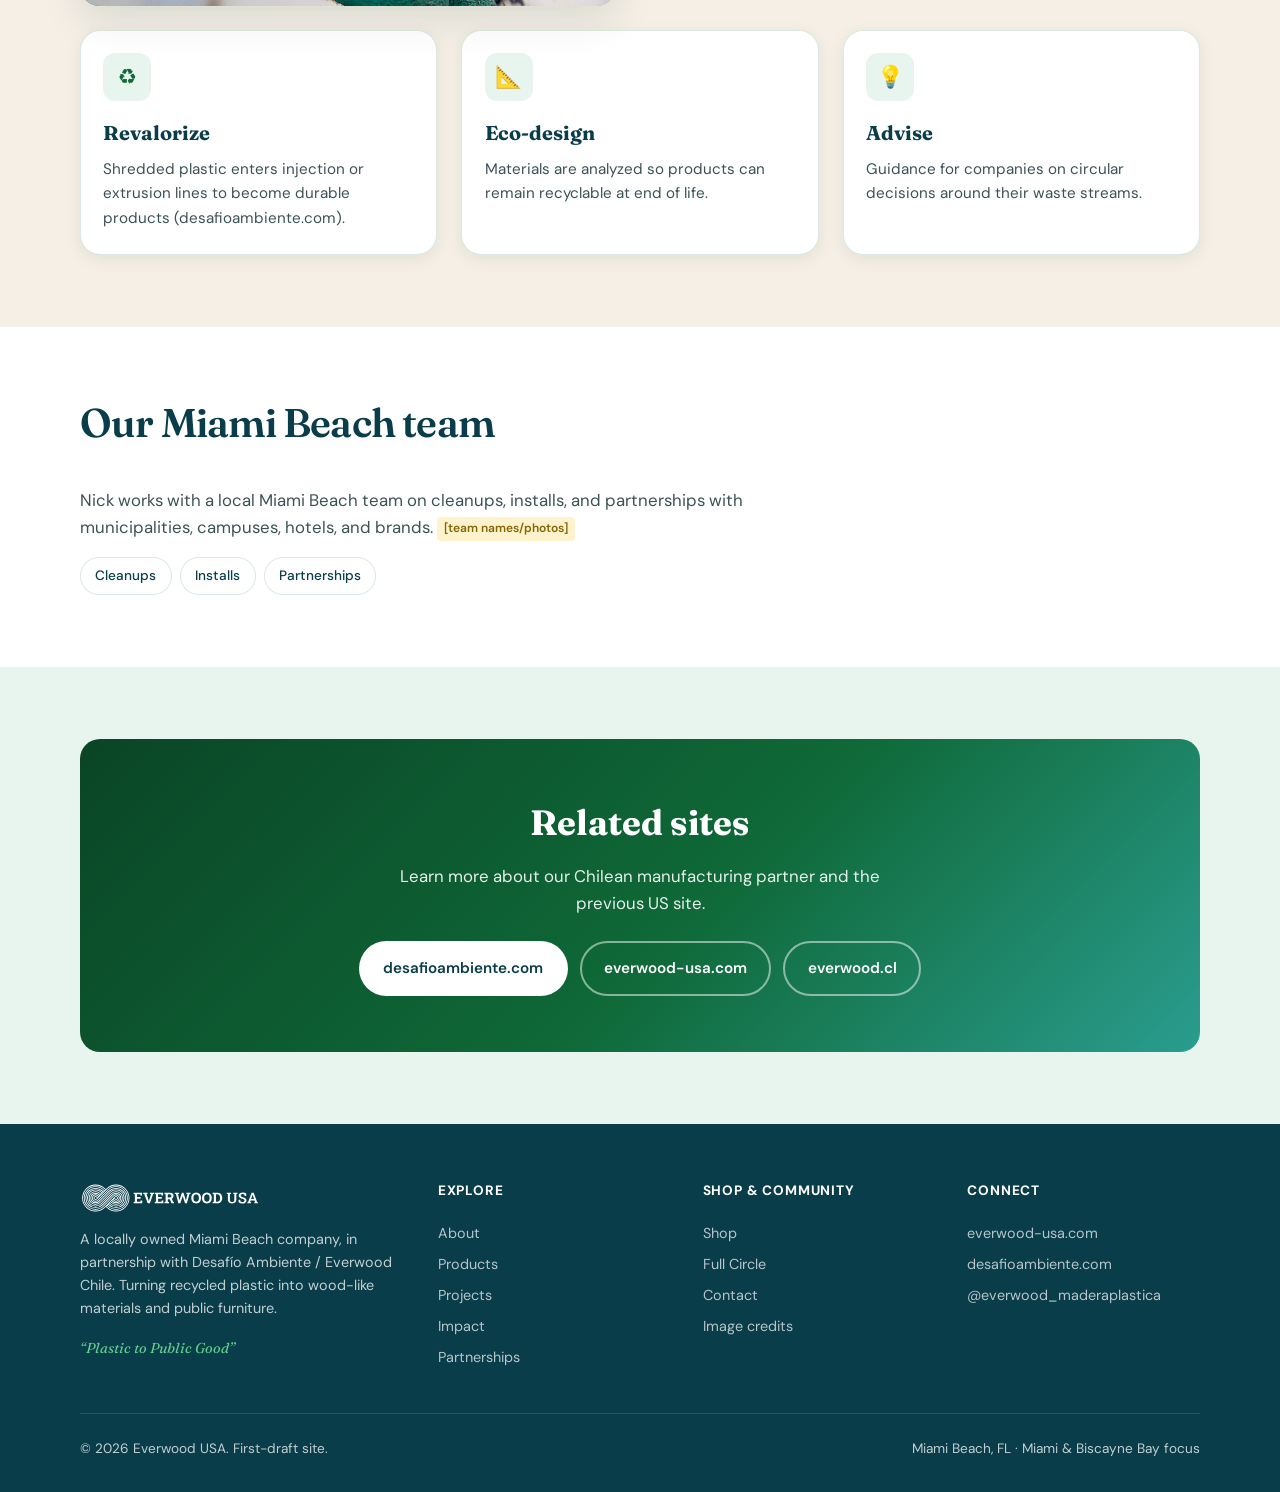
==== commit db46d6dc: "Reframe as locally owned partnership Co-authored-by: robincapital <robincapital@users.noreply.github" ====
--- a/pages/about.html
+++ b/pages/about.html
@@ -4,7 +4,7 @@
   <meta charset="UTF-8" />
   <meta name="viewport" content="width=device-width, initial-scale=1" />
   <title>About — Everwood USA</title>
-  <meta name="description" content="Everwood USA — About. Recycled plastic lumber and public furniture for Miami and Biscayne Bay." />
+  <meta name="description" content="Everwood USA is a locally owned Miami Beach company in partnership with Desafío Ambiente / Everwood Chile." />
   <link rel="icon" href="../assets/img/logo/favicon.ico" sizes="any" />
   <link rel="icon" type="image/png" sizes="32x32" href="../assets/img/logo/favicon_32.png" />
   <link rel="icon" type="image/png" sizes="48x48" href="../assets/img/logo/favicon_48.png" />
@@ -27,16 +27,25 @@
         "url": "https://everwood-usa.com",
         "logo": "https://everwood-usa.com/assets/img/logo/everwood-usa_horizontal_green.svg",
         "founder": { "@id": "https://everwood-usa.com/#nick-diaz" },
-        "parentOrganization": {
+        "address": {
+          "@type": "PostalAddress",
+          "streetAddress": "11 Island Ave",
+          "addressLocality": "Miami Beach",
+          "addressRegion": "FL",
+          "postalCode": "33139",
+          "addressCountry": "US"
+        },
+        "partner": {
           "@type": "Organization",
-          "name": "Desafío Ambiente / Everwood"
+          "name": "Desafío Ambiente / Everwood",
+          "url": "https://desafioambiente.com"
         }
       },
       {
         "@type": "Person",
         "@id": "https://everwood-usa.com/#nick-diaz",
         "name": "Nick Diaz",
-        "jobTitle": "Founder",
+        "jobTitle": "Founder & Owner",
         "worksFor": { "@id": "https://everwood-usa.com/#organization" },
         "homeLocation": {
           "@type": "Place",
@@ -47,6 +56,7 @@
     ]
   }
   </script>
+
 
 
 </head>
@@ -69,83 +79,78 @@
     </div>
   </header>
   <main>
-
-    <section class="page-hero">
+<section class="page-hero">
       <div class="container">
         <p class="breadcrumb"><a href="../index.html">Home</a> / About</p>
         <p class="eyebrow">Who we are</p>
-        <h1>From Chilean innovation to Miami’s Bay</h1>
-        <p class="lead">Everwood USA is the US branch of Desafío Ambiente / Everwood — turning garbage and recycled plastic into wood-like boards and lasting public furniture.</p>
-      </div>
-    </section>
-
-
-
-    <section class="section">
-      <div class="container split">
-        <div class="split-copy">
-          <h2>Our story</h2>
-          <p>Everwood began as a project of Desafío Ambiente in Santiago, Chile, where recycled plastics are revalorized through injection and extrusion into high-performance construction materials and urban furniture.</p>
-          <p>Everwood USA brings that model to South Florida — with a focus on Biscayne Bay, Miami, and Miami Beach — so local plastic waste can become benches, decks, fencing, and site furniture that never rot.</p>
-          <p>Founder Anita Farfán leads the Everwood brand under Desafío Ambiente (source: desafioambiente.com).</p>
-        </div>
-        <div class="split-media ph" data-ph="about-process.jpg">
-          <img src="../assets/img/about-process.jpg" alt="Gloved hands holding recycled plastic flakes used to make Everwood" width="1200" height="800" />
-        </div>
-      </div>
-    </section>
-
-
-    <section class="section section-mist" id="founded-miami-beach">
-      <div class="container" style="max-width:720px">
-        <p class="eyebrow" style="color:var(--bay-teal)">Local backing</p>
-        <h2>Founded in Miami Beach</h2>
-        <p>Everwood USA was founded and is backed by Nick Diaz, a Miami Beach resident and longtime divemaster who is regularly on the water cleaning up the Bay. Through his other Miami Beach–based businesses, he supports Everwood USA as their socially responsible branch giving back to the community — to preserve our waterways and beaches and build a circular economy where local plastic becomes local public goods. He works alongside the Chilean makers who manufacture the product.</p>
-      </div>
-    </section>
-
-    <section class="section section-sand">
-      <div class="container">
-        <div class="section-header center">
-          <h2>How Desafío Ambiente works</h2>
-          <p>Adapted from desafioambiente.com — the parent company’s three pillars.</p>
-        </div>
-        <div class="grid-3">
+        <h1>Locally owned in Miami Beach</h1>
+        <p class="lead">Everwood USA is a locally owned Miami Beach company, in partnership with Desafío Ambiente / Everwood Chile — turning local plastic into lumber and public goods that never rot.</p>
+      </div>
+    </section>
+
+    <section class="section" id="founded-miami-beach">
+      <div class="container">
+        <div class="section-header">
+          <h2>Founded in Miami Beach</h2>
+        </div>
+        <div class="split">
+          <div class="split-copy">
+            <p>Everwood USA is owned and operated by founder Nick Diaz, a Miami Beach resident and longtime divemaster who is regularly on the water cleaning up the Bay. He has funded and built the company for years with a local team. The mission is to preserve our waterways and beaches and build a circular economy where local plastic becomes local public goods.</p>
+            <p>A Miami Beach business owner, Nick sees Everwood USA as giving back to the community — not as a sales pitch, but as a way to keep plastic out of the water and put lasting furniture and materials into local parks, campuses, and shorelines.</p>
+          </div>
+          <div class="split-media ph" data-ph="about-community.jpg">
+            <img src="../assets/img/about-community.jpg" alt="Community sustainability activity in Miami" width="1200" height="800" />
+          </div>
+        </div>
+      </div>
+    </section>
+
+    <section class="section section-sand" id="partner-chile">
+      <div class="container">
+        <div class="section-header">
+          <h2>Our partner: Desafío Ambiente</h2>
+          <p>Manufacturing and innovation partner in Chile — not a parent company. Everwood USA is independent and locally owned.</p>
+        </div>
+        <div class="split reverse">
+          <div class="split-media ph" data-ph="about-process.jpg">
+            <img src="../assets/img/about-process.jpg" alt="Recycled plastic flakes used by Everwood manufacturing" width="1200" height="800" />
+          </div>
+          <div class="split-copy">
+            <p>Desafío Ambiente / Everwood Chile designs and manufactures the recycled-plastic lumber and products. Founder Anita Farfán leads the Everwood brand under Desafío Ambiente (desafioambiente.com).</p>
+            <p>Reported <strong>group-wide</strong> figures from 2023–24 press (Chile, USA, and Peru — not US-only): about <strong>3,000 tonnes</strong> of plastic recovered over ~8 years; <strong>140+</strong> company partners; <strong>140+</strong> projects; reported <strong>3,300 t CO₂</strong> reduced and <strong>1,500</strong> trees not felled. Sources listed on our <a href="impact.html">Impact</a> page and in project research notes.</p>
+            <p>The partnership brings their proven manufacturing and innovation to Miami, with capacity to expand here as demand grows.</p>
+          </div>
+        </div>
+        <div class="grid-3 mt-3">
           <article class="card"><div class="card-body">
             <div class="feature-icon">♻️</div>
             <h3>Revalorize</h3>
-            <p>Every shredded plastic particle enters injection or extrusion lines to become durable, quality products.</p>
+            <p>Shredded plastic enters injection or extrusion lines to become durable products (desafioambiente.com).</p>
           </div></article>
           <article class="card"><div class="card-body">
             <div class="feature-icon">📐</div>
             <h3>Eco-design</h3>
-            <p>Before transformation, materials are analyzed and eco-designed so products remain recyclable at end of life.</p>
+            <p>Materials are analyzed so products can remain recyclable at end of life.</p>
           </div></article>
           <article class="card"><div class="card-body">
             <div class="feature-icon">💡</div>
             <h3>Advise</h3>
-            <p>Strategic guidance for companies on eco-design and circular economy decisions around their waste streams.</p>
+            <p>Guidance for companies on circular decisions around their waste streams.</p>
           </div></article>
         </div>
       </div>
     </section>
 
-    <section class="section">
-      <div class="container split reverse">
-        <div class="split-media ph" data-ph="about-team.jpg">
-          <img src="../assets/img/about-community.jpg" alt="Community activity at the University of Miami Sustainability Garden near rain barrels" width="1200" height="800" />
-        </div>
-        <div class="split-copy">
-          <h2>Positioning</h2>
-          <p>We turn <strong>local Bay plastic waste</strong> into lasting public furniture that never rots.</p>
-          <p>Our campaign line: <em class="campaign-tag" style="color:var(--bay-teal)">Plastic to Public Good</em></p>
-          <ul class="check-list mt-2">
-            <li>US branch of a proven Chilean circular-materials company</li>
-            <li>Market focus: Biscayne Bay, Miami, Miami Beach</li>
-            <li>Audiences: municipalities, universities, hotels, brands, architects</li>
-            <li>Revenue model: brand partnerships funded by marketing/CSR budgets</li>
-          </ul>
-          <a class="btn btn-solid mt-3" href="partnerships.html">Partnership model</a>
+    <section class="section" id="miami-team">
+      <div class="container">
+        <div class="section-header">
+          <h2>Our Miami Beach team</h2>
+        </div>
+        <p style="max-width:40em;color:var(--ink-soft)">Nick works with a local Miami Beach team on cleanups, installs, and partnerships with municipalities, campuses, hotels, and brands. <span class="placeholder-note">[team names/photos]</span></p>
+        <div class="audiences mt-2">
+          <span class="audience-tag">Cleanups</span>
+          <span class="audience-tag">Installs</span>
+          <span class="audience-tag">Partnerships</span>
         </div>
       </div>
     </section>
@@ -154,7 +159,7 @@
       <div class="container">
         <div class="cta-band">
           <h2>Related sites</h2>
-          <p>Learn more about the parent company and current US presence.</p>
+          <p>Learn more about our Chilean manufacturing partner and the previous US site.</p>
           <div class="hero-actions" style="justify-content:center">
             <a class="btn btn-primary" href="https://desafioambiente.com" rel="noopener">desafioambiente.com</a>
             <a class="btn btn-secondary" href="https://everwood-usa.com" rel="noopener">everwood-usa.com</a>
@@ -163,14 +168,13 @@
         </div>
       </div>
     </section>
-
   </main>
     <footer class="site-footer">
     <div class="container">
       <div class="footer-grid">
         <div class="footer-brand">
           <a class="logo" href="../index.html"><img class="logo-img logo-img-footer" src="../assets/img/logo/everwood-usa_horizontal_white.svg" alt="Everwood USA" width="280" height="60" /></a>
-          <p>US branch of Desafío Ambiente / Everwood. Turning recycled plastic into wood-like materials and public furniture.</p>
+          <p>A locally owned Miami Beach company, in partnership with Desafío Ambiente / Everwood Chile. Turning recycled plastic into wood-like materials and public furniture.</p>
           <p class="campaign-tag mt-2">“Plastic to Public Good”</p>
         </div>
         <div class="footer-col">
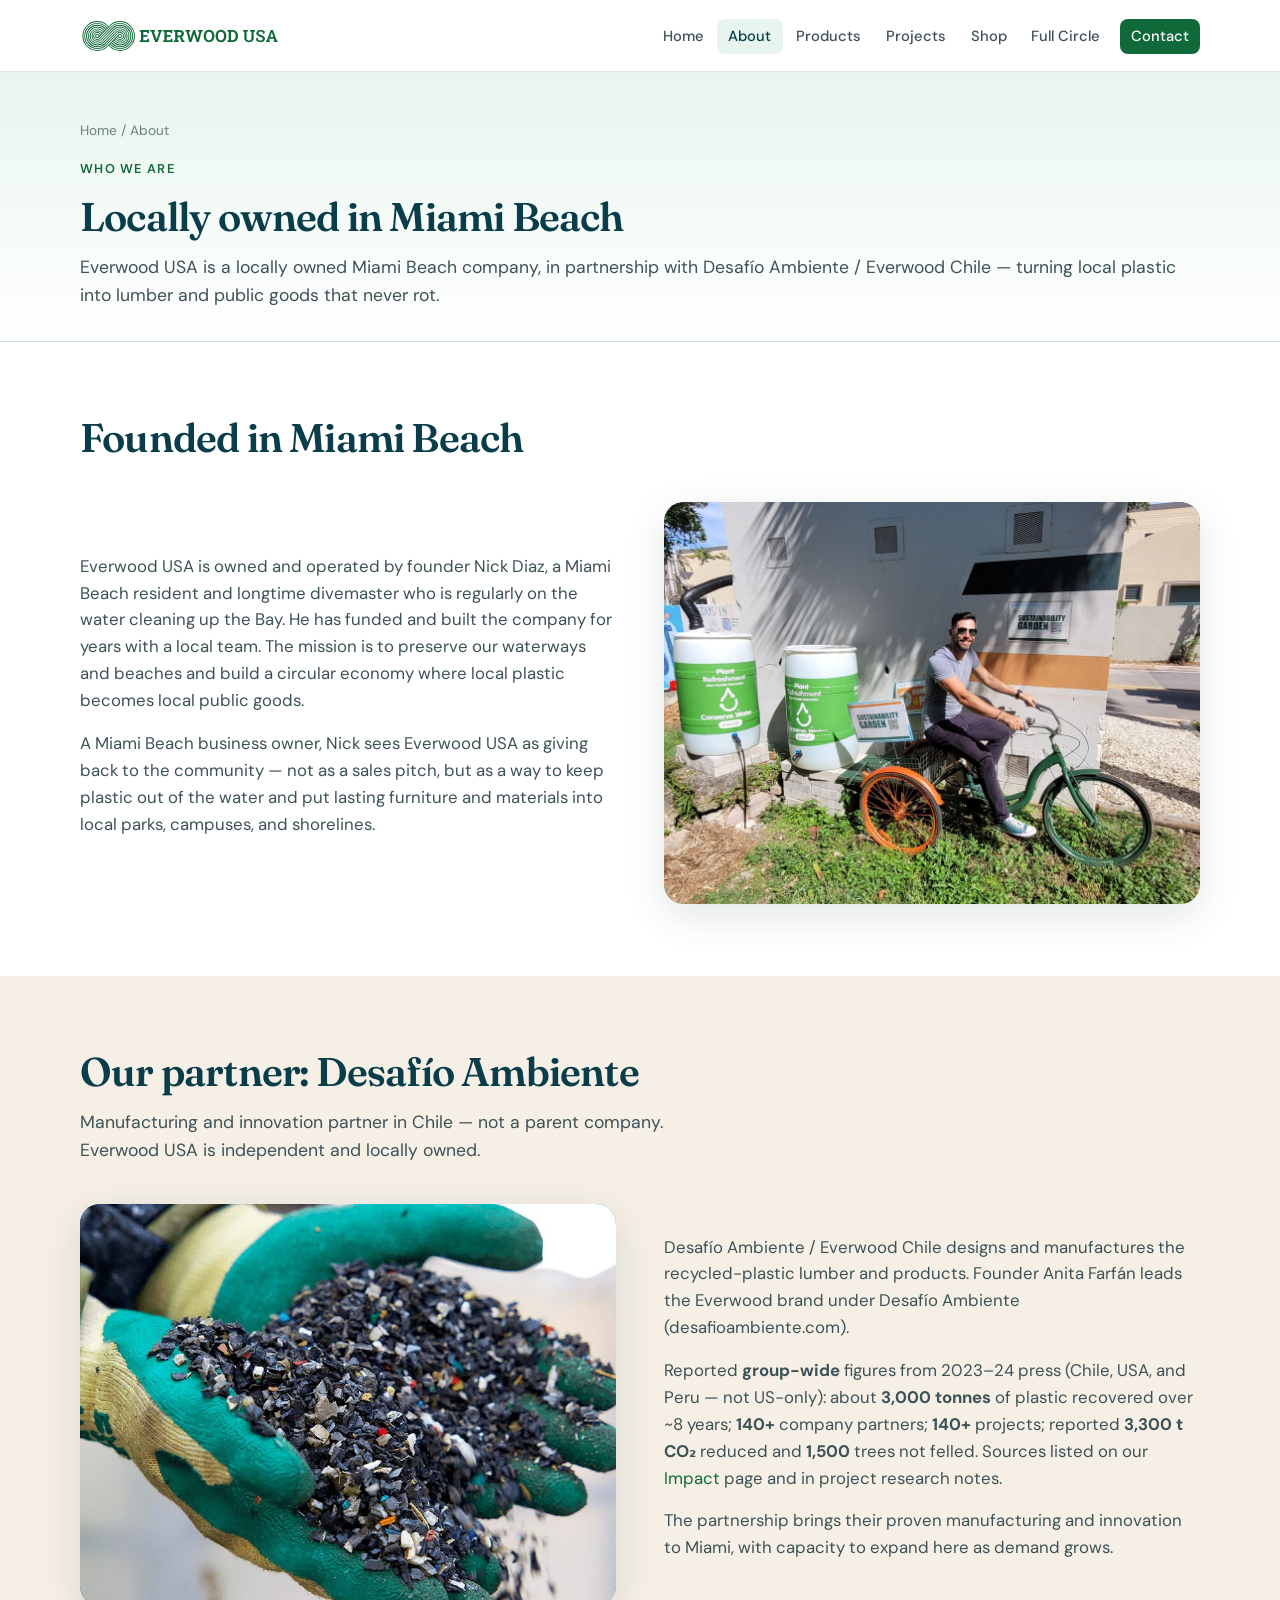
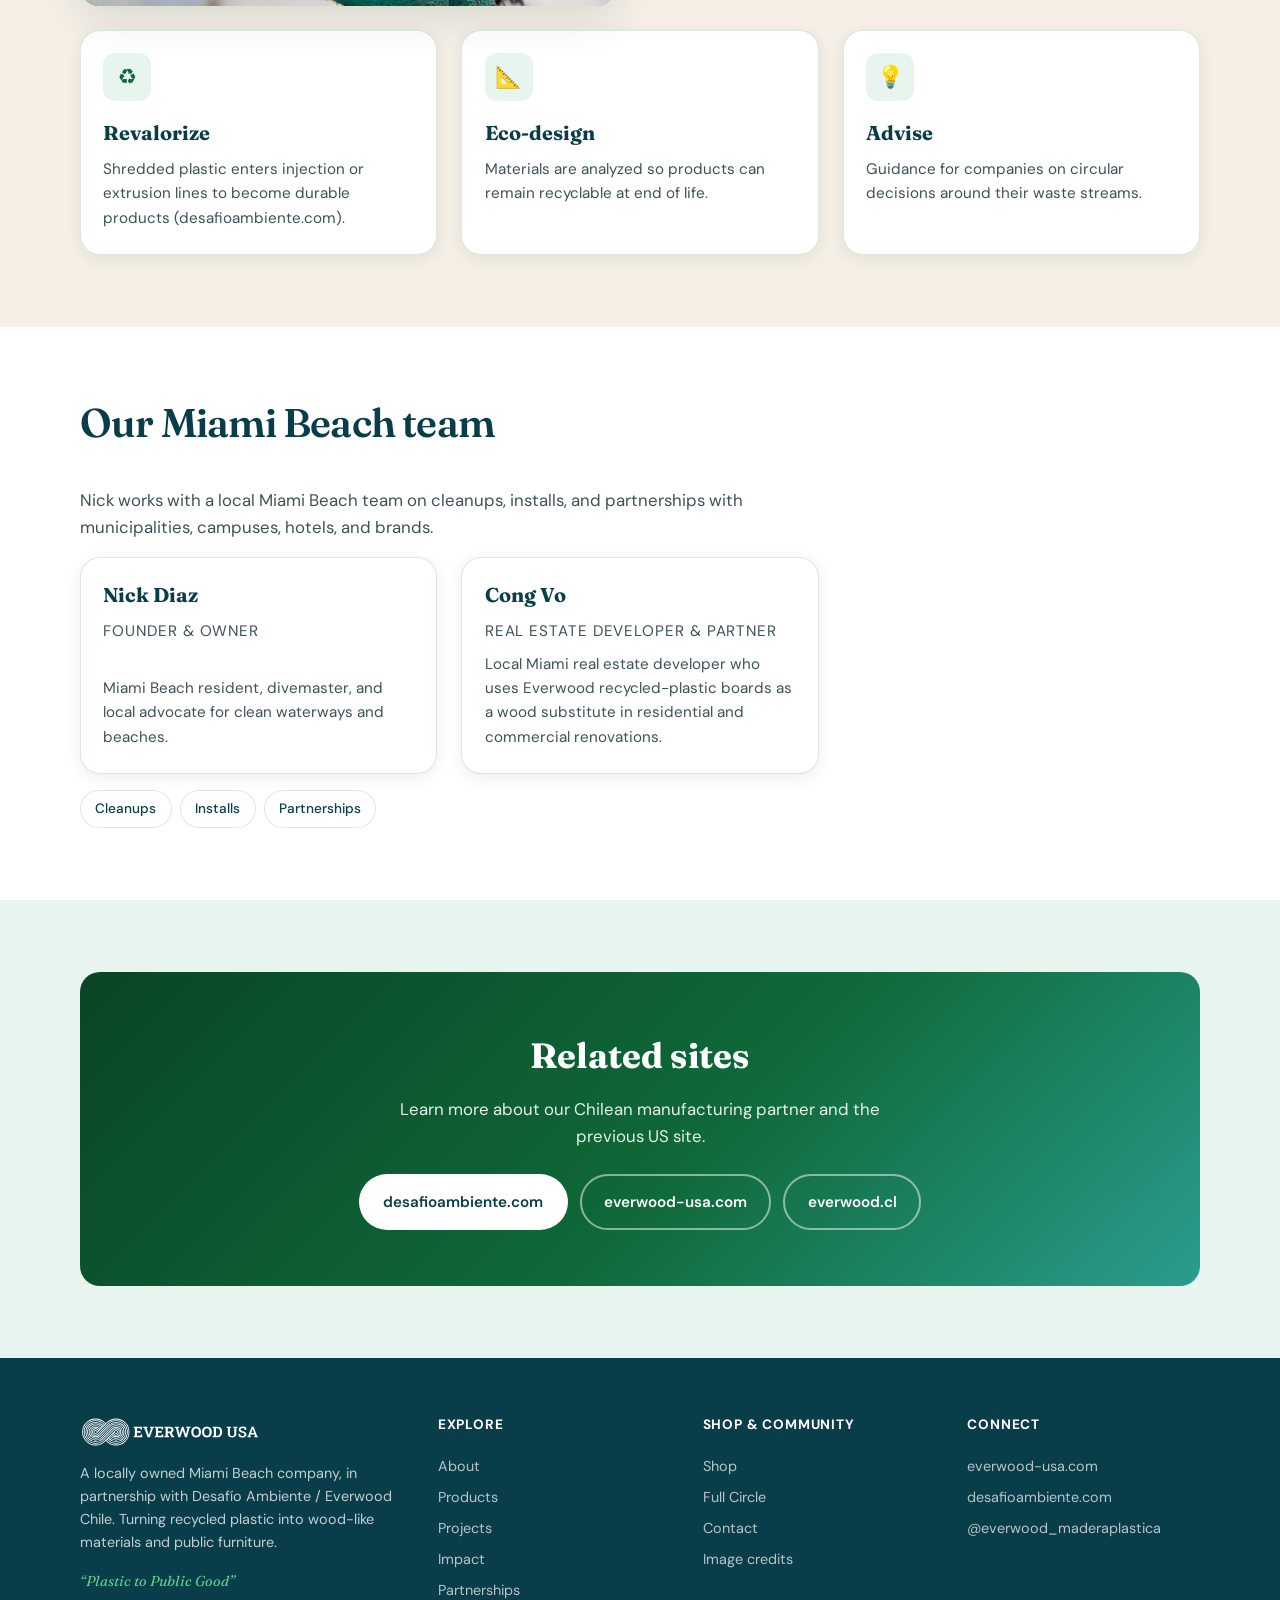
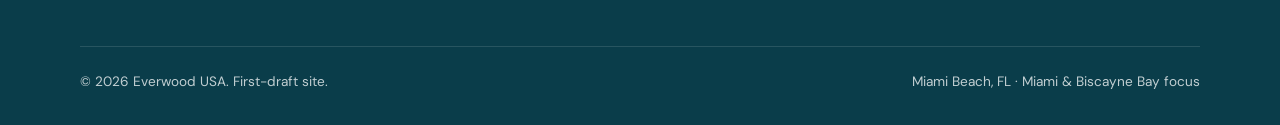
==== commit e2fa4938: "Add team: Nick Diaz and Cong Vo" ====
--- a/pages/about.html
+++ b/pages/about.html
@@ -146,7 +146,19 @@
         <div class="section-header">
           <h2>Our Miami Beach team</h2>
         </div>
-        <p style="max-width:40em;color:var(--ink-soft)">Nick works with a local Miami Beach team on cleanups, installs, and partnerships with municipalities, campuses, hotels, and brands. <span class="placeholder-note">[team names/photos]</span></p>
+        <p style="max-width:40em;color:var(--ink-soft)">Nick works with a local Miami Beach team on cleanups, installs, and partnerships with municipalities, campuses, hotels, and brands.</p>
+        <div class="grid-3 mt-2">
+          <article class="card"><div class="card-body">
+            <h3>Nick Diaz</h3>
+            <p class="impact-label">Founder &amp; Owner</p>
+            <p style="font-size:0.95rem;color:var(--ink-soft)">Miami Beach resident, divemaster, and local advocate for clean waterways and beaches.</p>
+          </div></article>
+          <article class="card"><div class="card-body">
+            <h3>Cong Vo</h3>
+            <p class="impact-label">Real estate developer &amp; partner</p>
+            <p style="font-size:0.95rem;color:var(--ink-soft)">Local Miami real estate developer who uses Everwood recycled-plastic boards as a wood substitute in residential and commercial renovations.</p>
+          </div></article>
+        </div>
         <div class="audiences mt-2">
           <span class="audience-tag">Cleanups</span>
           <span class="audience-tag">Installs</span>
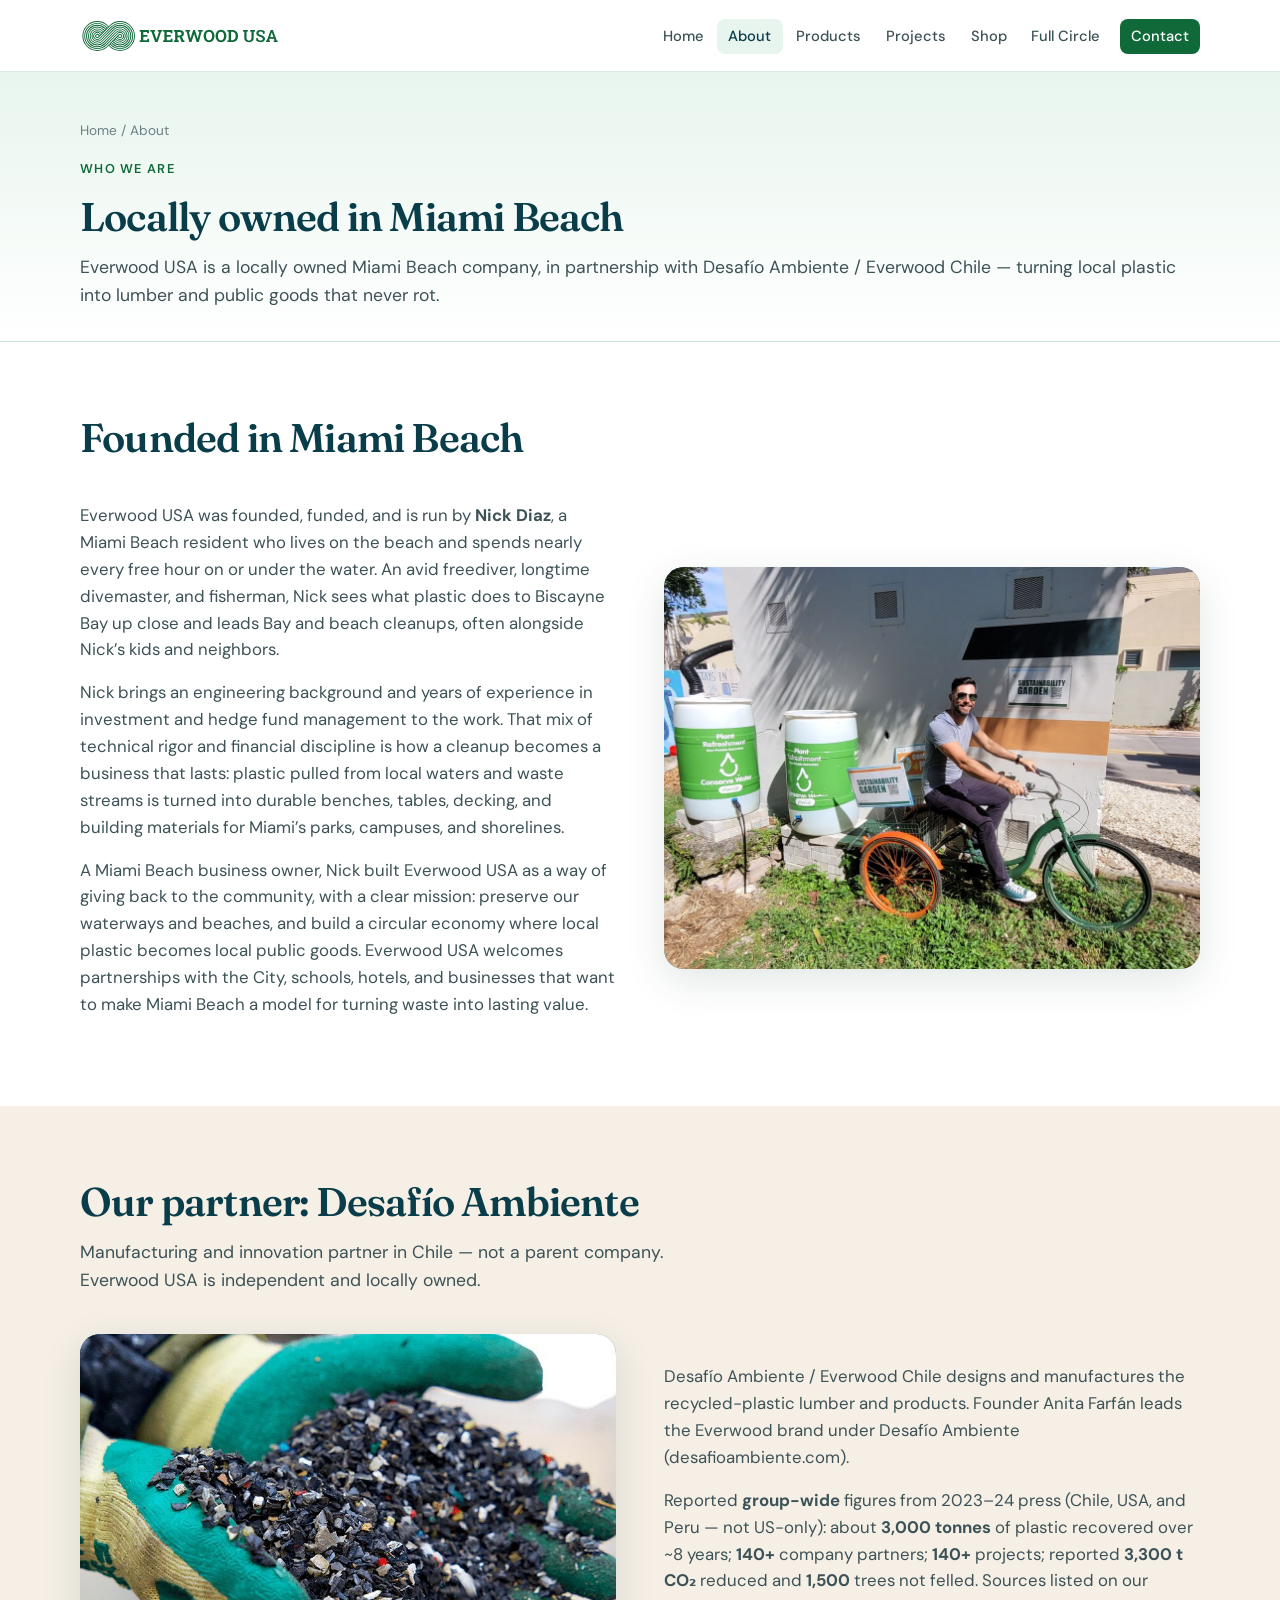
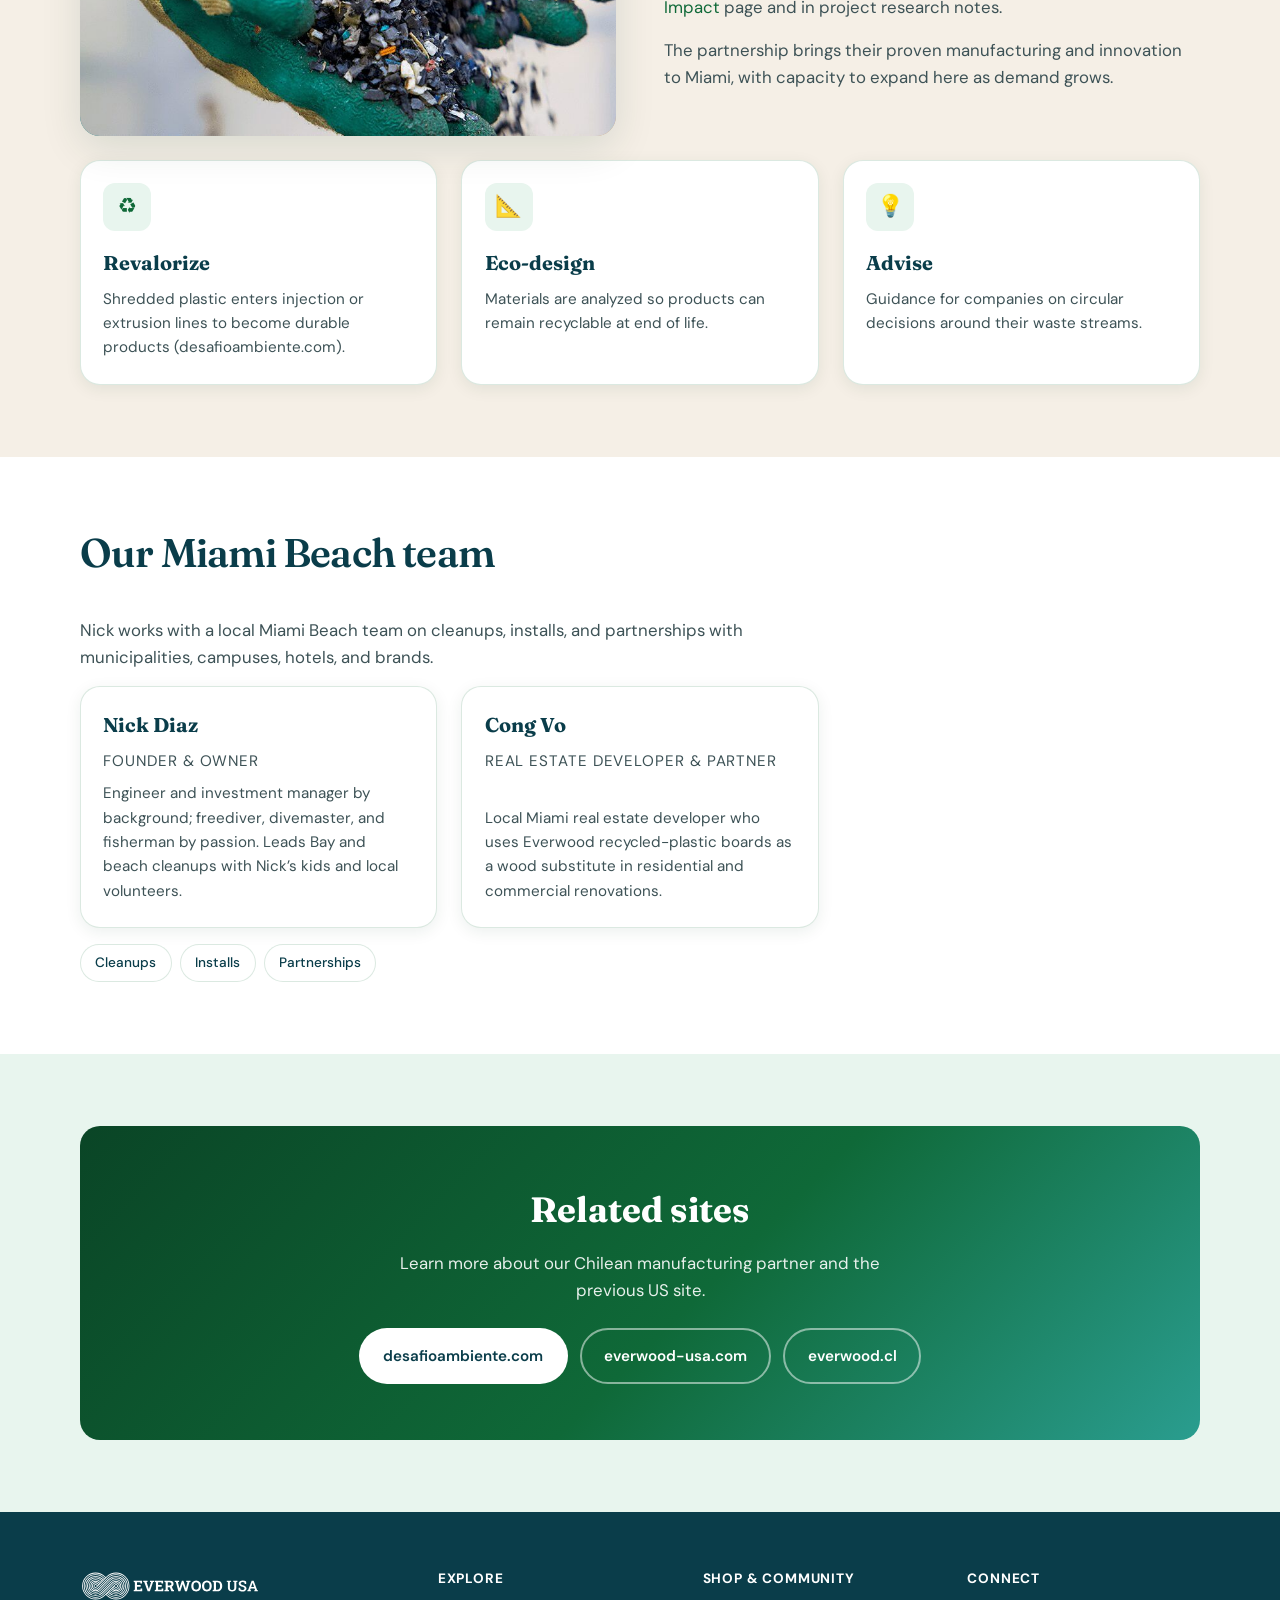
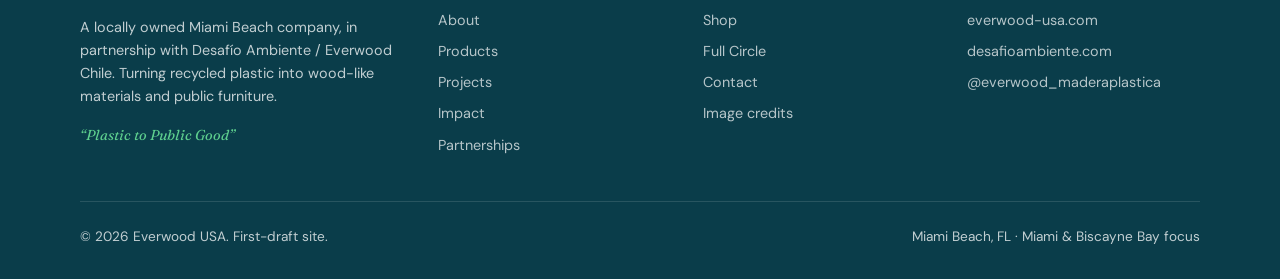
==== commit 5e7e0fa4: "Expand founder bio" ====
--- a/pages/about.html
+++ b/pages/about.html
@@ -95,8 +95,9 @@
         </div>
         <div class="split">
           <div class="split-copy">
-            <p>Everwood USA is owned and operated by founder Nick Diaz, a Miami Beach resident and longtime divemaster who is regularly on the water cleaning up the Bay. He has funded and built the company for years with a local team. The mission is to preserve our waterways and beaches and build a circular economy where local plastic becomes local public goods.</p>
-            <p>A Miami Beach business owner, Nick sees Everwood USA as giving back to the community — not as a sales pitch, but as a way to keep plastic out of the water and put lasting furniture and materials into local parks, campuses, and shorelines.</p>
+            <p>Everwood USA was founded, funded, and is run by <strong>Nick Diaz</strong>, a Miami Beach resident who lives on the beach and spends nearly every free hour on or under the water. An avid freediver, longtime divemaster, and fisherman, Nick sees what plastic does to Biscayne Bay up close and leads Bay and beach cleanups, often alongside Nick’s kids and neighbors.</p>
+            <p>Nick brings an engineering background and years of experience in investment and hedge fund management to the work. That mix of technical rigor and financial discipline is how a cleanup becomes a business that lasts: plastic pulled from local waters and waste streams is turned into durable benches, tables, decking, and building materials for Miami’s parks, campuses, and shorelines.</p>
+            <p>A Miami Beach business owner, Nick built Everwood USA as a way of giving back to the community, with a clear mission: preserve our waterways and beaches, and build a circular economy where local plastic becomes local public goods. Everwood USA welcomes partnerships with the City, schools, hotels, and businesses that want to make Miami Beach a model for turning waste into lasting value.</p>
           </div>
           <div class="split-media ph" data-ph="about-community.jpg">
             <img src="../assets/img/about-community.jpg" alt="Community sustainability activity in Miami" width="1200" height="800" />
@@ -151,7 +152,7 @@
           <article class="card"><div class="card-body">
             <h3>Nick Diaz</h3>
             <p class="impact-label">Founder &amp; Owner</p>
-            <p style="font-size:0.95rem;color:var(--ink-soft)">Miami Beach resident, divemaster, and local advocate for clean waterways and beaches.</p>
+            <p style="font-size:0.95rem;color:var(--ink-soft)">Engineer and investment manager by background; freediver, divemaster, and fisherman by passion. Leads Bay and beach cleanups with Nick’s kids and local volunteers.</p>
           </div></article>
           <article class="card"><div class="card-body">
             <h3>Cong Vo</h3>
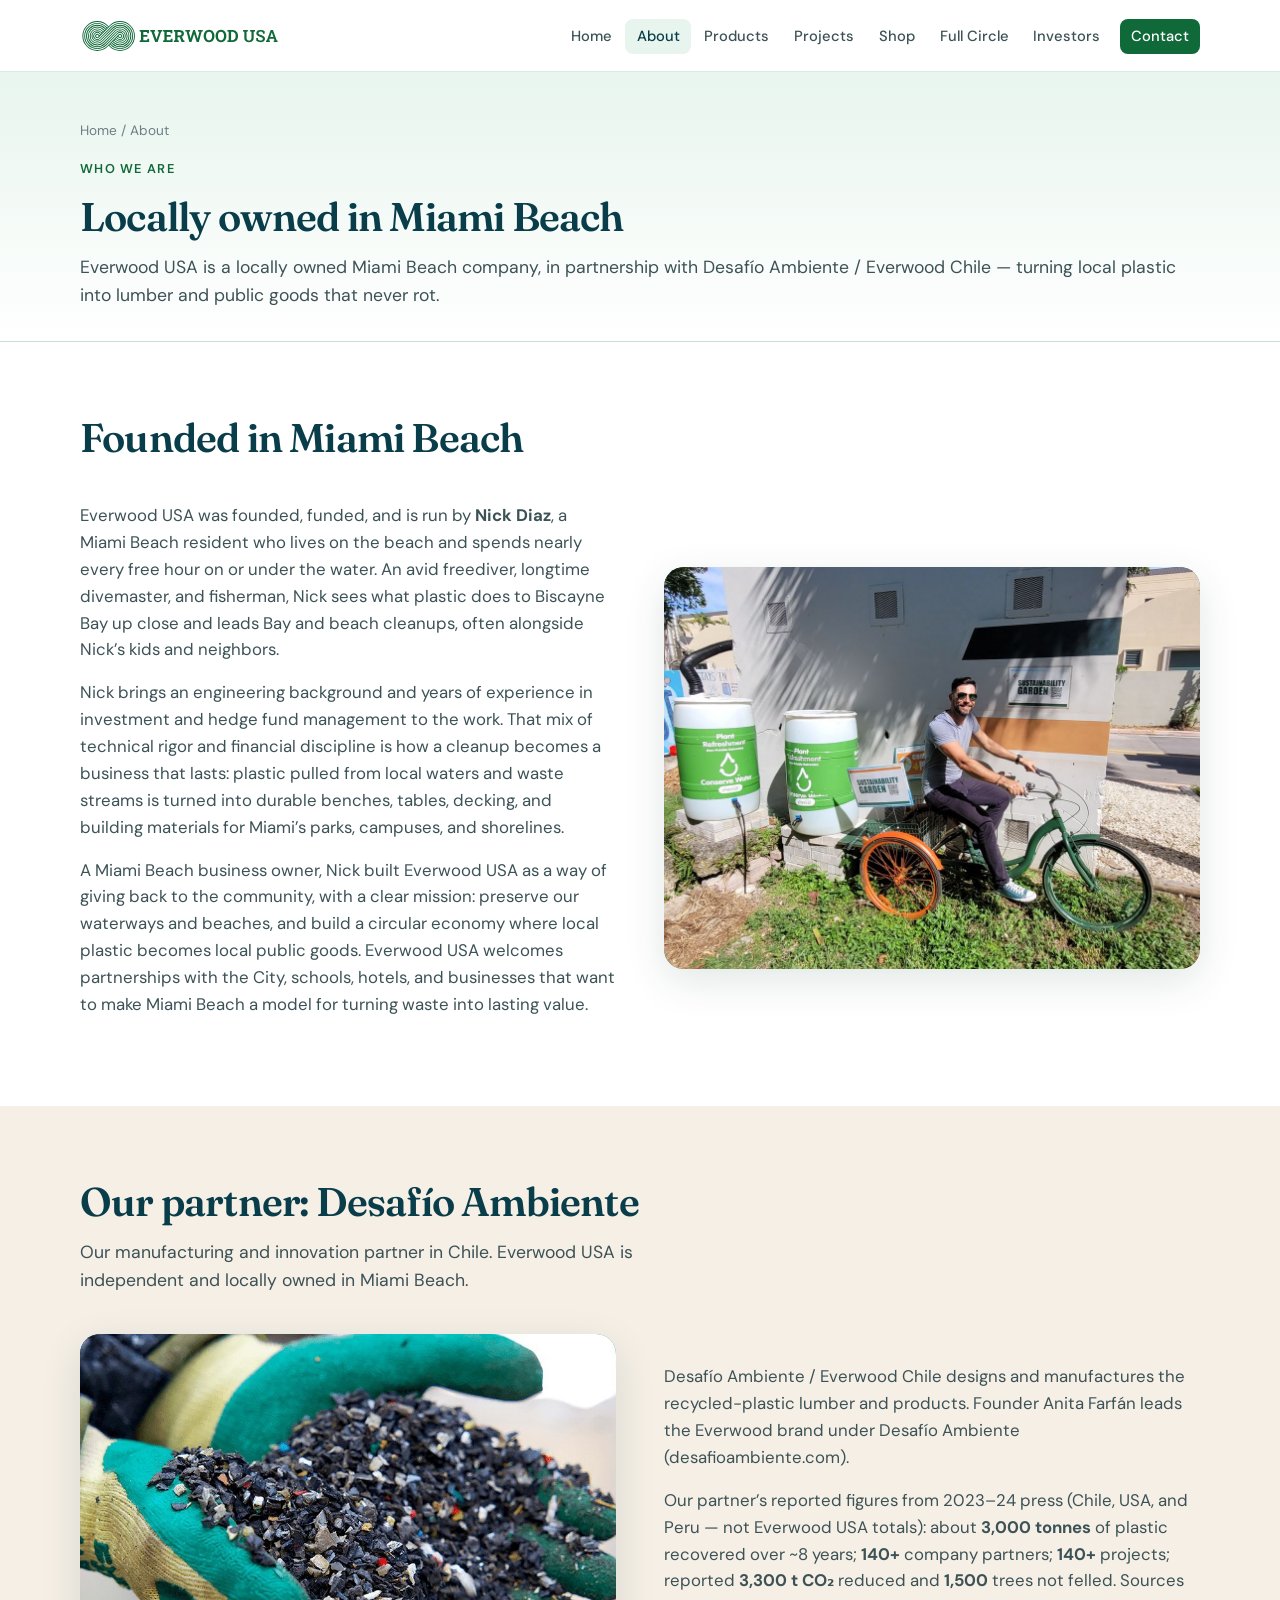
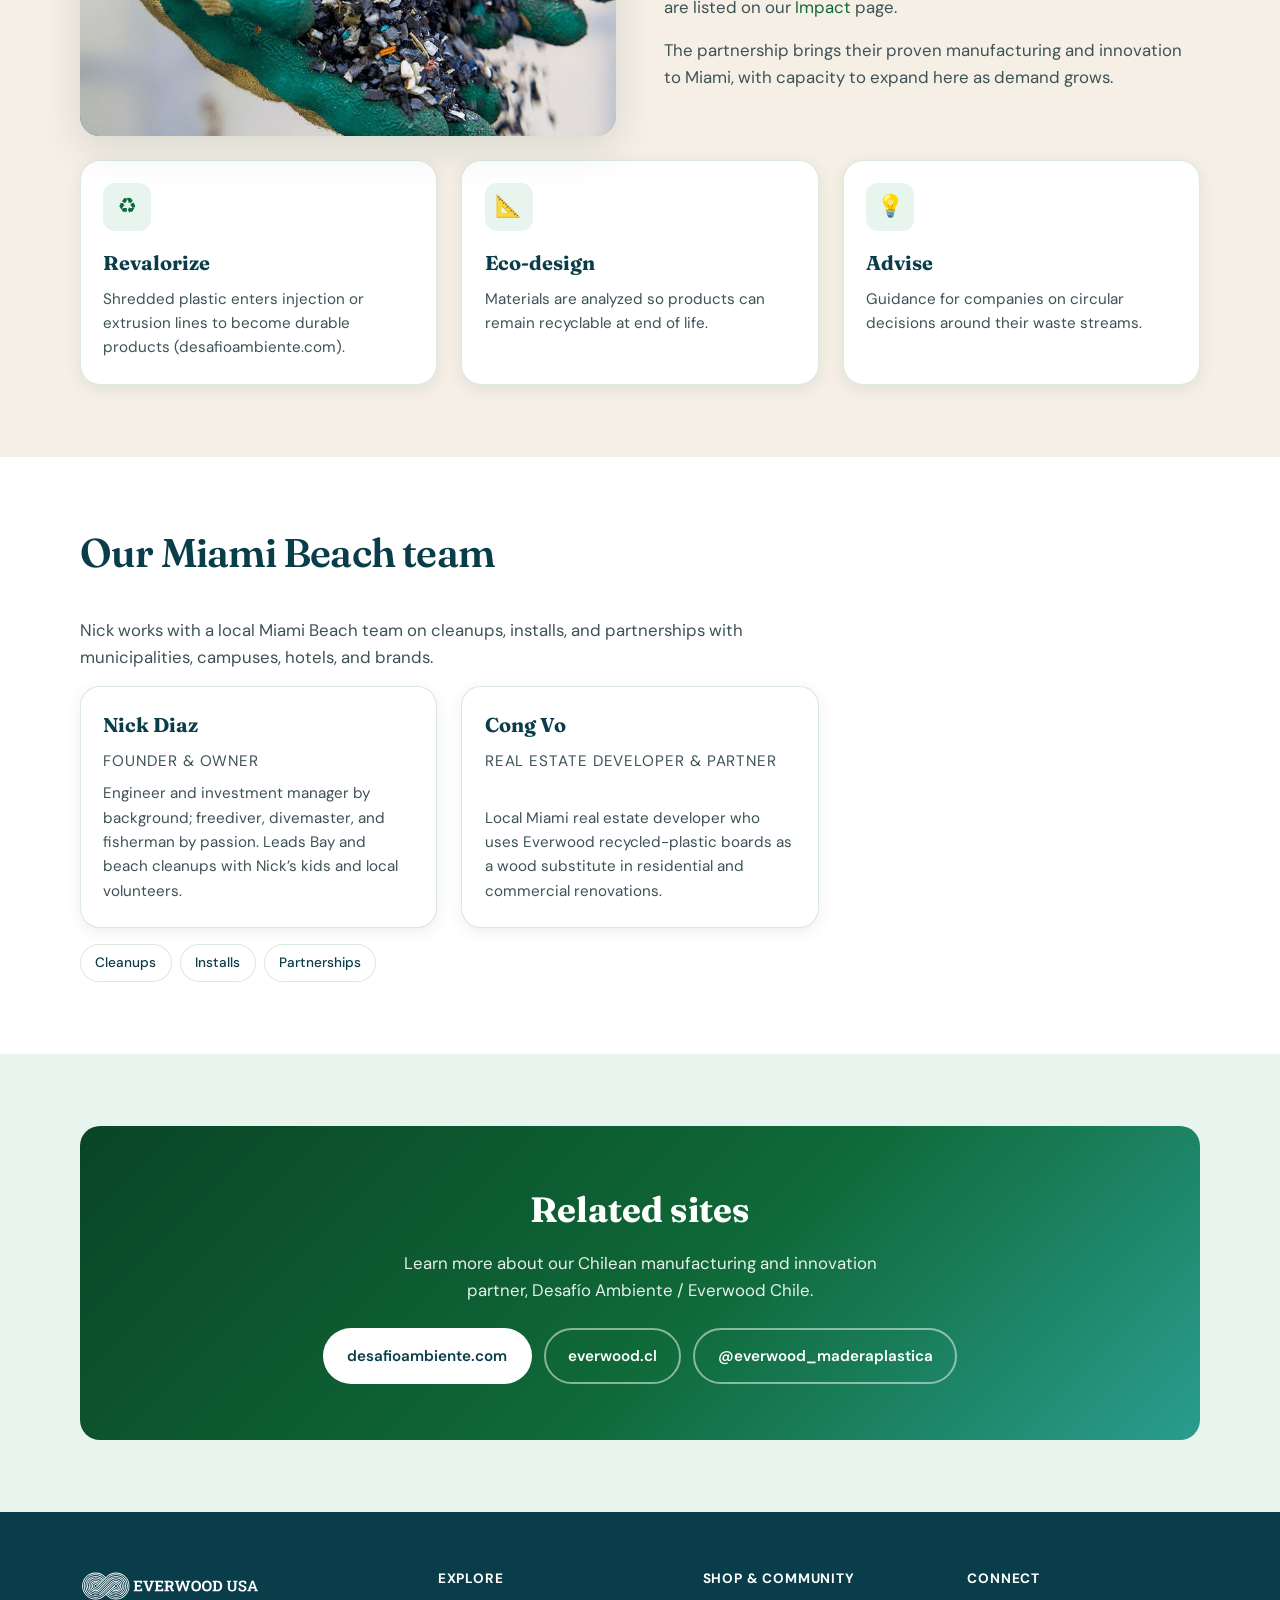
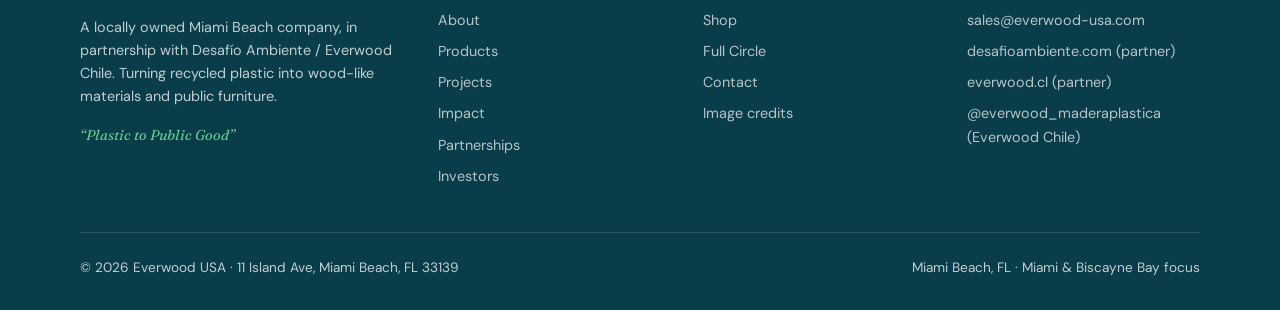
==== commit 3bb56dd5: "Placeholder audit and investor page - Remove visible placeholders across the site: [confirm]/[price]" ====
--- a/pages/about.html
+++ b/pages/about.html
@@ -73,6 +73,7 @@
           <li><a href="../pages/projects.html">Projects</a></li>
           <li><a href="../pages/shop.html">Shop</a></li>
           <li><a href="../pages/full-circle.html">Full Circle</a></li>
+          <li><a href="../pages/investors.html">Investors</a></li>
           <li><a class="nav-cta" href="../pages/contact.html">Contact</a></li>
         </ul>
       </nav>
@@ -110,7 +111,7 @@
       <div class="container">
         <div class="section-header">
           <h2>Our partner: Desafío Ambiente</h2>
-          <p>Manufacturing and innovation partner in Chile — not a parent company. Everwood USA is independent and locally owned.</p>
+          <p>Our manufacturing and innovation partner in Chile. Everwood USA is independent and locally owned in Miami Beach.</p>
         </div>
         <div class="split reverse">
           <div class="split-media ph" data-ph="about-process.jpg">
@@ -118,7 +119,7 @@
           </div>
           <div class="split-copy">
             <p>Desafío Ambiente / Everwood Chile designs and manufactures the recycled-plastic lumber and products. Founder Anita Farfán leads the Everwood brand under Desafío Ambiente (desafioambiente.com).</p>
-            <p>Reported <strong>group-wide</strong> figures from 2023–24 press (Chile, USA, and Peru — not US-only): about <strong>3,000 tonnes</strong> of plastic recovered over ~8 years; <strong>140+</strong> company partners; <strong>140+</strong> projects; reported <strong>3,300 t CO₂</strong> reduced and <strong>1,500</strong> trees not felled. Sources listed on our <a href="impact.html">Impact</a> page and in project research notes.</p>
+            <p>Our partner’s reported figures from 2023–24 press (Chile, USA, and Peru — not Everwood USA totals): about <strong>3,000 tonnes</strong> of plastic recovered over ~8 years; <strong>140+</strong> company partners; <strong>140+</strong> projects; reported <strong>3,300 t CO₂</strong> reduced and <strong>1,500</strong> trees not felled. Sources are listed on our <a href="impact.html">Impact</a> page.</p>
             <p>The partnership brings their proven manufacturing and innovation to Miami, with capacity to expand here as demand grows.</p>
           </div>
         </div>
@@ -172,11 +173,11 @@
       <div class="container">
         <div class="cta-band">
           <h2>Related sites</h2>
-          <p>Learn more about our Chilean manufacturing partner and the previous US site.</p>
+          <p>Learn more about our Chilean manufacturing and innovation partner, Desafío Ambiente / Everwood Chile.</p>
           <div class="hero-actions" style="justify-content:center">
             <a class="btn btn-primary" href="https://desafioambiente.com" rel="noopener">desafioambiente.com</a>
-            <a class="btn btn-secondary" href="https://everwood-usa.com" rel="noopener">everwood-usa.com</a>
             <a class="btn btn-secondary" href="https://everwood.cl" rel="noopener">everwood.cl</a>
+            <a class="btn btn-secondary" href="https://www.instagram.com/everwood_maderaplastica/" rel="noopener">@everwood_maderaplastica</a>
           </div>
         </div>
       </div>
@@ -197,6 +198,7 @@
           <a href="../pages/projects.html">Projects</a>
           <a href="../pages/impact.html">Impact</a>
           <a href="../pages/partnerships.html">Partnerships</a>
+          <a href="../pages/investors.html">Investors</a>
         </div>
         <div class="footer-col">
           <h4>Shop &amp; community</h4>
@@ -207,13 +209,14 @@
         </div>
         <div class="footer-col">
           <h4>Connect</h4>
-          <a href="https://everwood-usa.com" rel="noopener">everwood-usa.com</a>
-          <a href="https://desafioambiente.com" rel="noopener">desafioambiente.com</a>
-          <a href="https://www.instagram.com/everwood_maderaplastica/" rel="noopener">@everwood_maderaplastica</a>
+          <a href="mailto:sales@everwood-usa.com">sales@everwood-usa.com</a>
+          <a href="https://desafioambiente.com" rel="noopener">desafioambiente.com (partner)</a>
+          <a href="https://everwood.cl" rel="noopener">everwood.cl (partner)</a>
+          <a href="https://www.instagram.com/everwood_maderaplastica/" rel="noopener">@everwood_maderaplastica (Everwood Chile)</a>
         </div>
       </div>
       <div class="footer-bottom">
-        <span>© <span id="y"></span> Everwood USA. First-draft site.</span>
+        <span>© <span id="y"></span> Everwood USA · 11 Island Ave, Miami Beach, FL 33139</span>
         <span>Miami Beach, FL · Miami &amp; Biscayne Bay focus</span>
       </div>
     </div>
--- a/assets/css/styles.css
+++ b/assets/css/styles.css
@@ -1342,3 +1342,50 @@
 }
 .founder-strip p { margin: 0; color: var(--ink-soft); font-size: 0.98rem; max-width: 40em; }
 .founder-strip strong { color: var(--bay-deep); }
+
+/* —— Investors page —— */
+.invest-list { display: grid; gap: 1rem; }
+.invest-item {
+  display: grid;
+  grid-template-columns: 1fr auto;
+  gap: 1rem;
+  align-items: center;
+  background: white;
+  border: 1px solid var(--border);
+  border-radius: var(--radius);
+  padding: 1.1rem 1.35rem;
+}
+.invest-item h3 { font-size: 1.05rem; color: var(--bay-deep); margin-bottom: 0.25rem; }
+.invest-item p { margin: 0; color: var(--ink-soft); font-size: 0.95rem; }
+.invest-amount {
+  font-size: 0.8rem;
+  font-weight: 600;
+  color: var(--brand-green-deep);
+  background: var(--bay-mist);
+  border: 1px solid var(--border);
+  border-radius: 999px;
+  padding: 0.35rem 0.8rem;
+  white-space: nowrap;
+}
+@media (max-width: 640px) {
+  .invest-item { grid-template-columns: 1fr; }
+  .invest-amount { justify-self: start; white-space: normal; }
+}
+.link-soon {
+  display: inline-block;
+  margin-top: 1rem;
+  font-weight: 600;
+  font-size: 0.9rem;
+  color: var(--muted);
+  cursor: default;
+}
+.legal-disclaimer {
+  font-size: 0.85rem;
+  color: var(--ink-soft);
+  background: var(--sand);
+  border: 1px solid var(--border);
+  border-radius: var(--radius);
+  padding: 1.25rem 1.5rem;
+}
+.legal-disclaimer strong { color: var(--bay-deep); }
+.sources-inline a { word-break: normal; overflow-wrap: anywhere; }
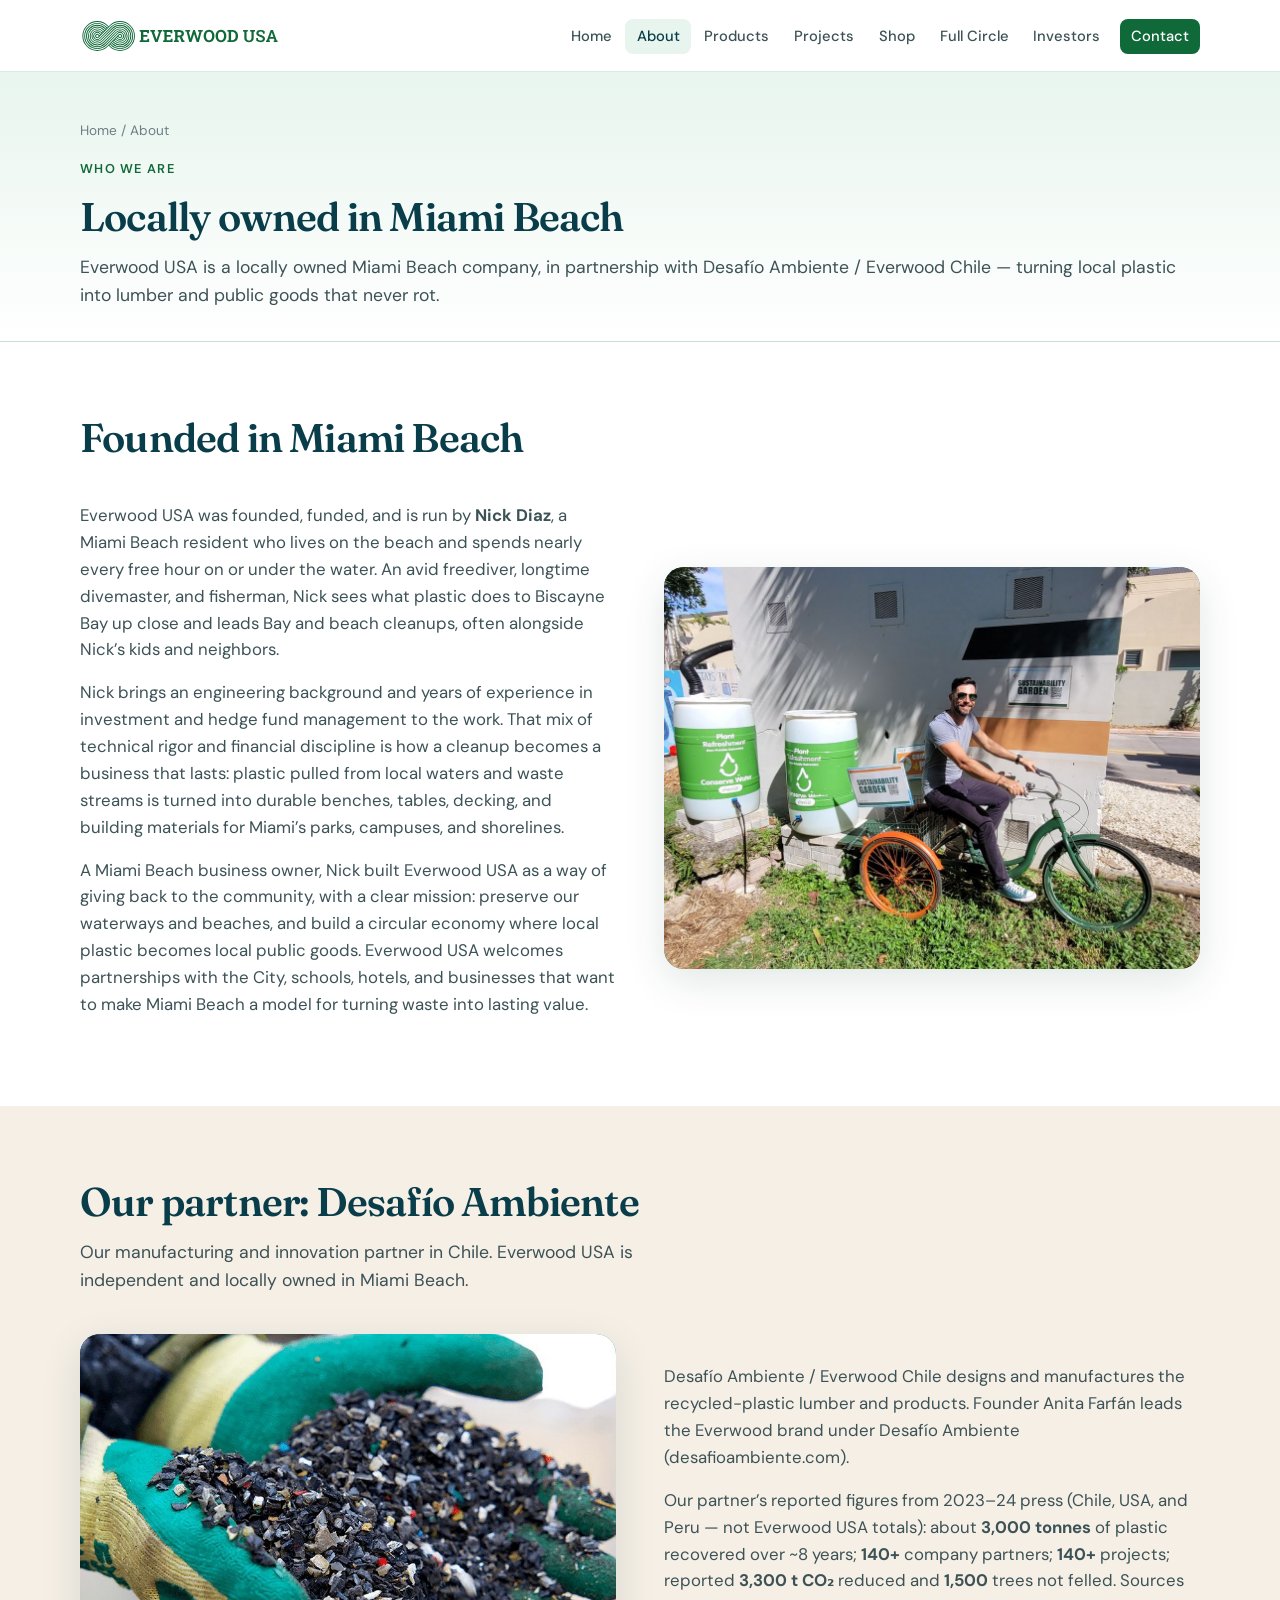
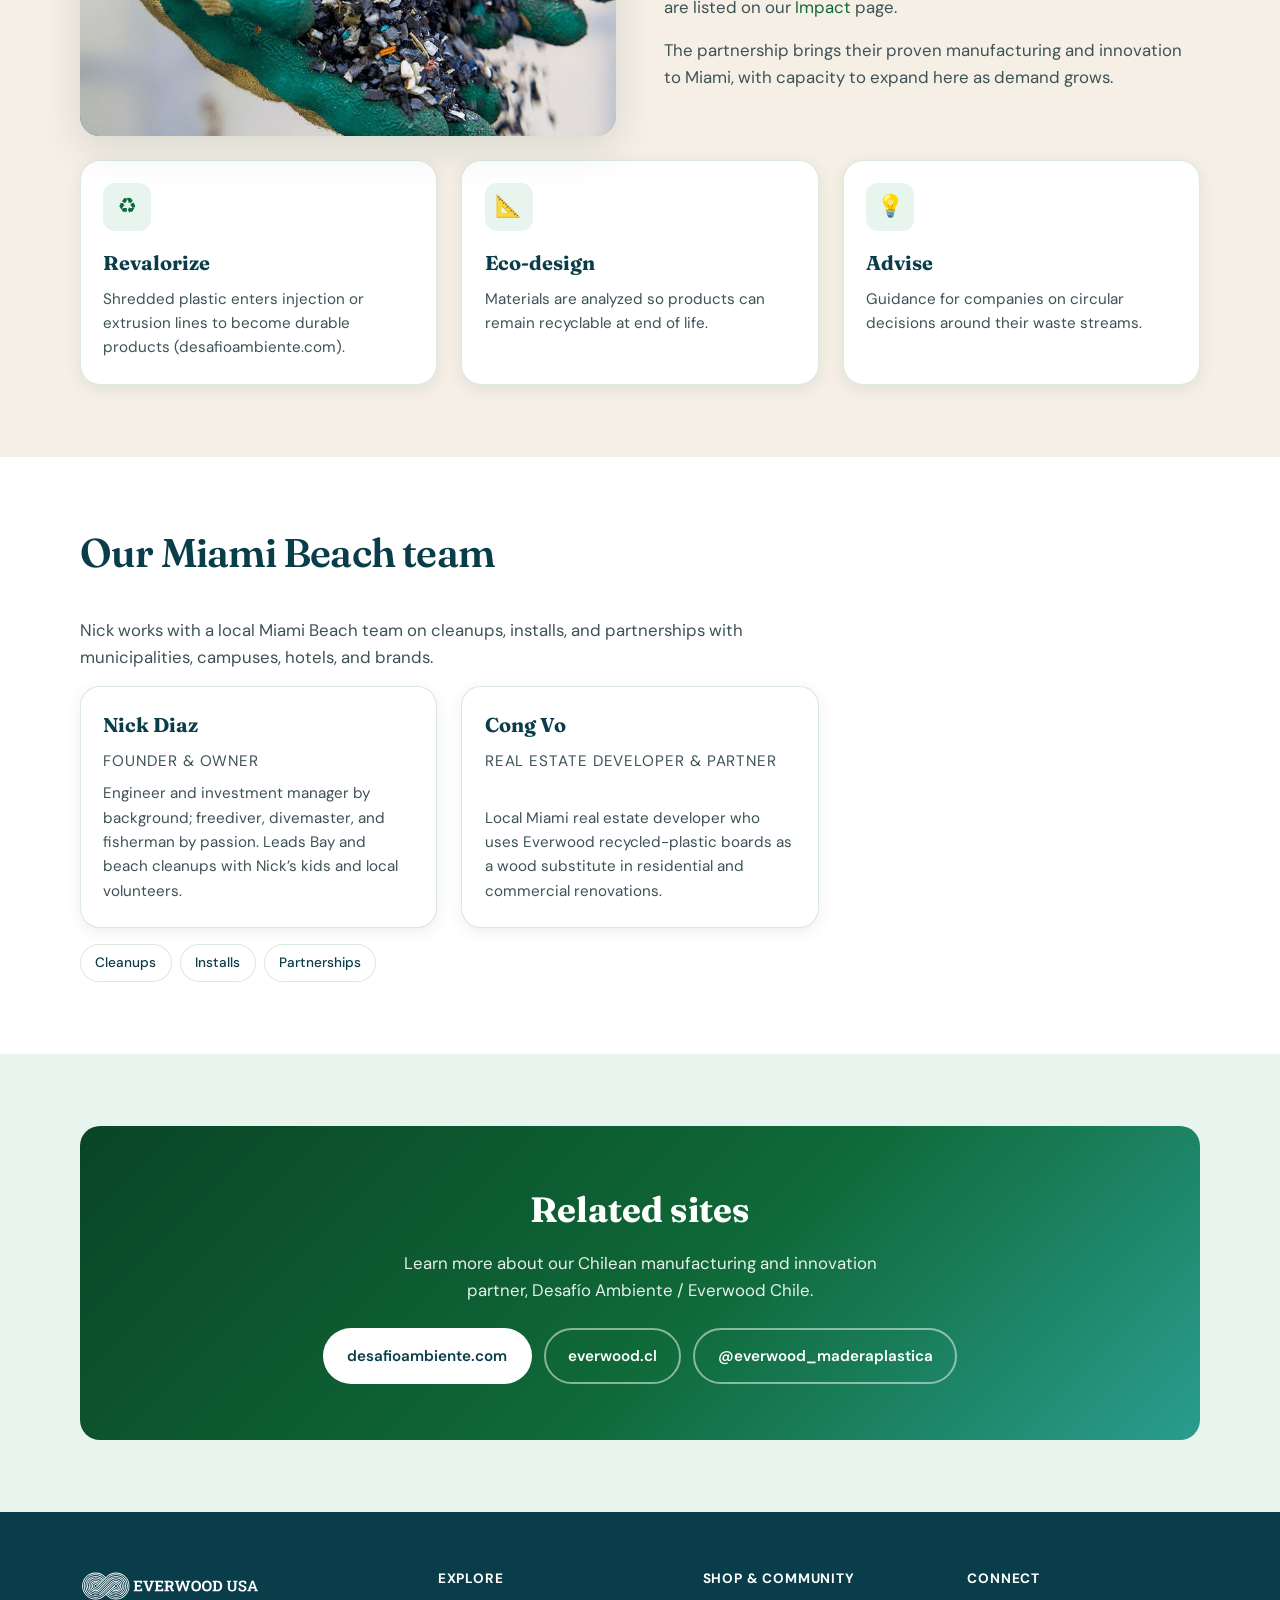
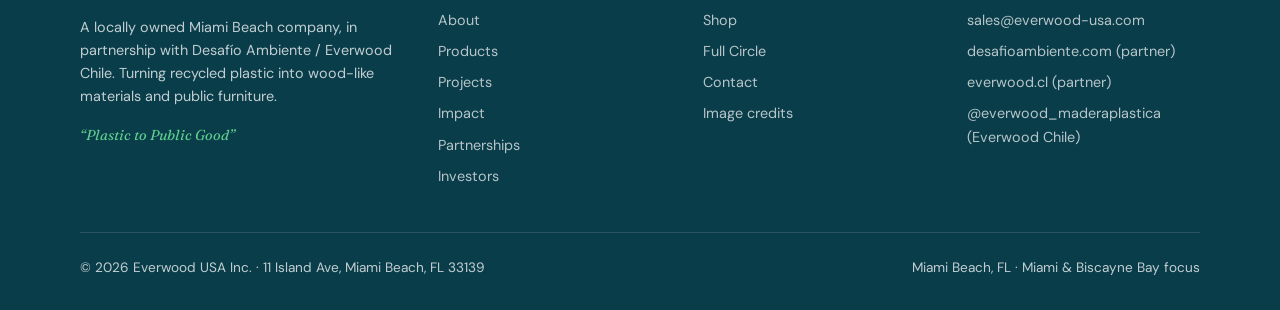
==== commit 47b40d48: "Apply Nick's answers: plank colors, legal name, investor info, merch, paddle - Show the four in-stoc" ====
--- a/pages/about.html
+++ b/pages/about.html
@@ -24,6 +24,7 @@
         "@type": "Organization",
         "@id": "https://everwood-usa.com/#organization",
         "name": "Everwood USA",
+        "legalName": "Everwood USA Inc.",
         "url": "https://everwood-usa.com",
         "logo": "https://everwood-usa.com/assets/img/logo/everwood-usa_horizontal_green.svg",
         "founder": { "@id": "https://everwood-usa.com/#nick-diaz" },
@@ -216,7 +217,7 @@
         </div>
       </div>
       <div class="footer-bottom">
-        <span>© <span id="y"></span> Everwood USA · 11 Island Ave, Miami Beach, FL 33139</span>
+        <span>© <span id="y"></span> Everwood USA Inc. · 11 Island Ave, Miami Beach, FL 33139</span>
         <span>Miami Beach, FL · Miami &amp; Biscayne Bay focus</span>
       </div>
     </div>
--- a/assets/css/styles.css
+++ b/assets/css/styles.css
@@ -1389,3 +1389,23 @@
 }
 .legal-disclaimer strong { color: var(--bay-deep); }
 .sources-inline a { word-break: normal; overflow-wrap: anywhere; }
+
+/* Plank / kit color options (approximate swatches of the colors in stock) */
+.plank-colors-label {
+  font-size: 0.78rem;
+  font-weight: 700;
+  letter-spacing: 0.06em;
+  text-transform: uppercase;
+  color: var(--muted);
+  margin: 0.6rem 0 0.35rem;
+}
+.plank-colors { display: flex; flex-wrap: wrap; gap: 0.4rem 0.9rem; margin-bottom: 0.5rem; }
+.plank-color { display: inline-flex; align-items: center; gap: 0.4rem; font-size: 0.88rem; color: var(--ink-soft); }
+.plank-swatch {
+  width: 18px; height: 18px; border-radius: 50%;
+  border: 2px solid white; box-shadow: 0 0 0 1px var(--border), var(--shadow-sm);
+}
+.sw-dark-brown { background: #4a3324; }
+.sw-light-grey { background: #c4c7c8; }
+.sw-miami-pink { background: #f29bbd; }
+.sw-miami-teal { background: #1fb3ad; }
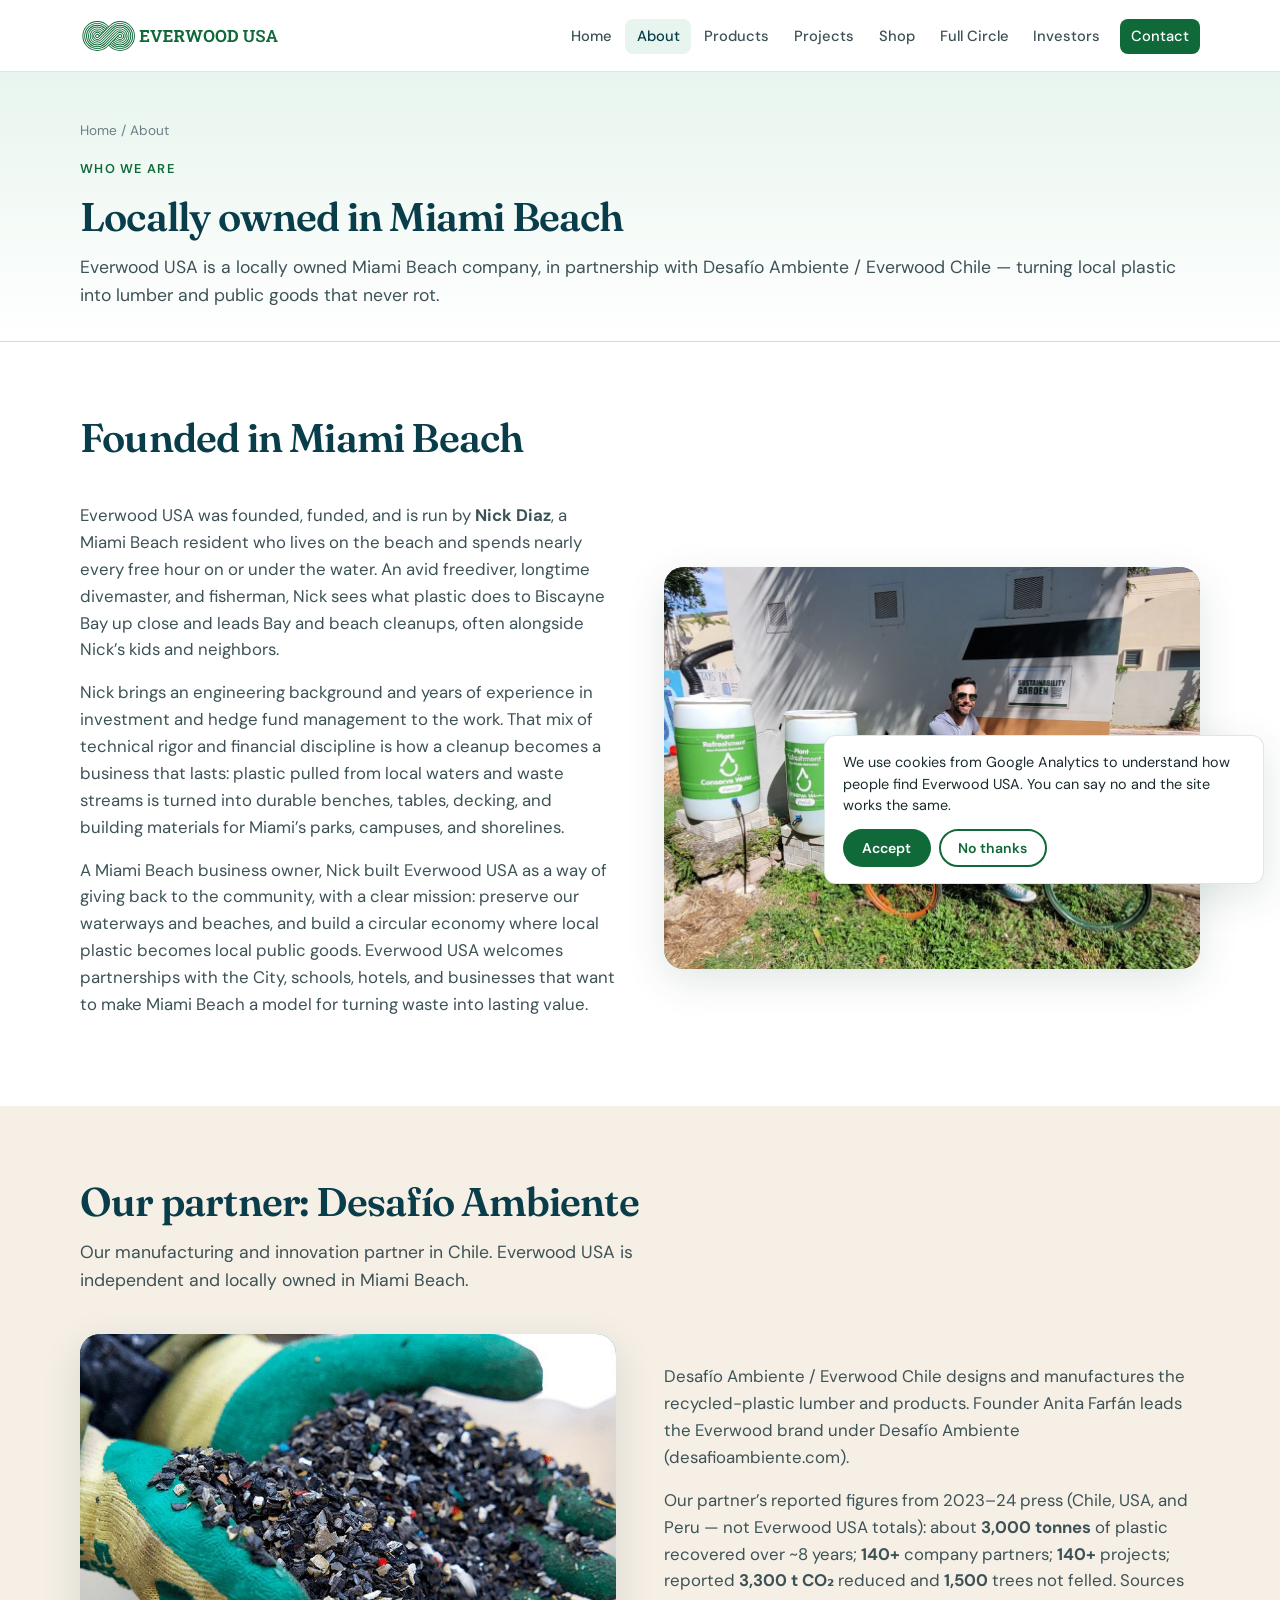
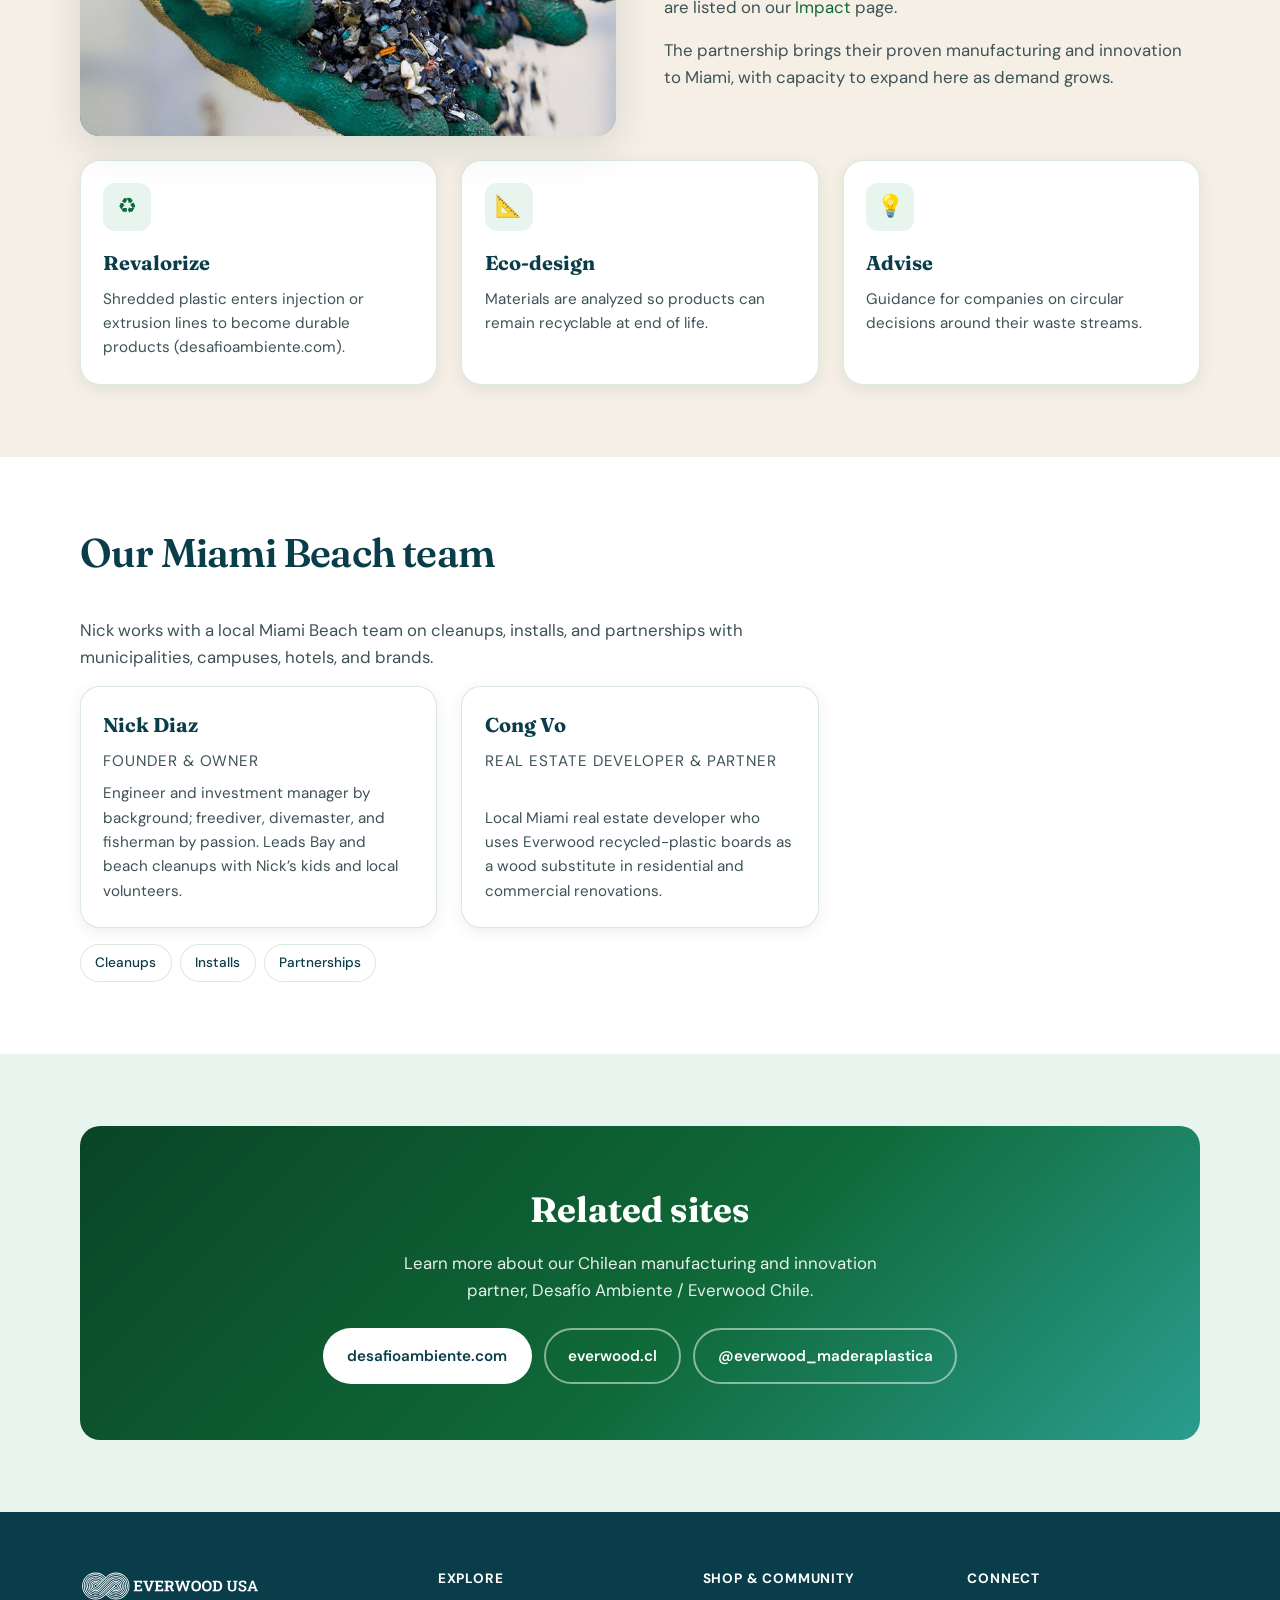
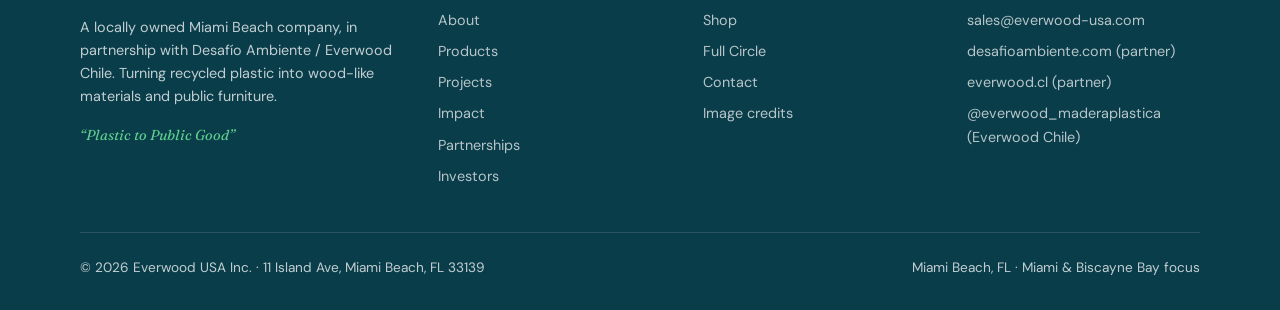
==== commit 4169cce2: "Add Google Analytics (consent-gated) and Cloudflare-ready analytics script" ====
--- a/pages/about.html
+++ b/pages/about.html
@@ -224,5 +224,6 @@
   </footer>
   <script>document.getElementById("y").textContent = new Date().getFullYear();</script>
   <script src="../assets/js/main.js"></script>
+  <script src="../assets/js/analytics.js" defer></script>
 </body>
 </html>
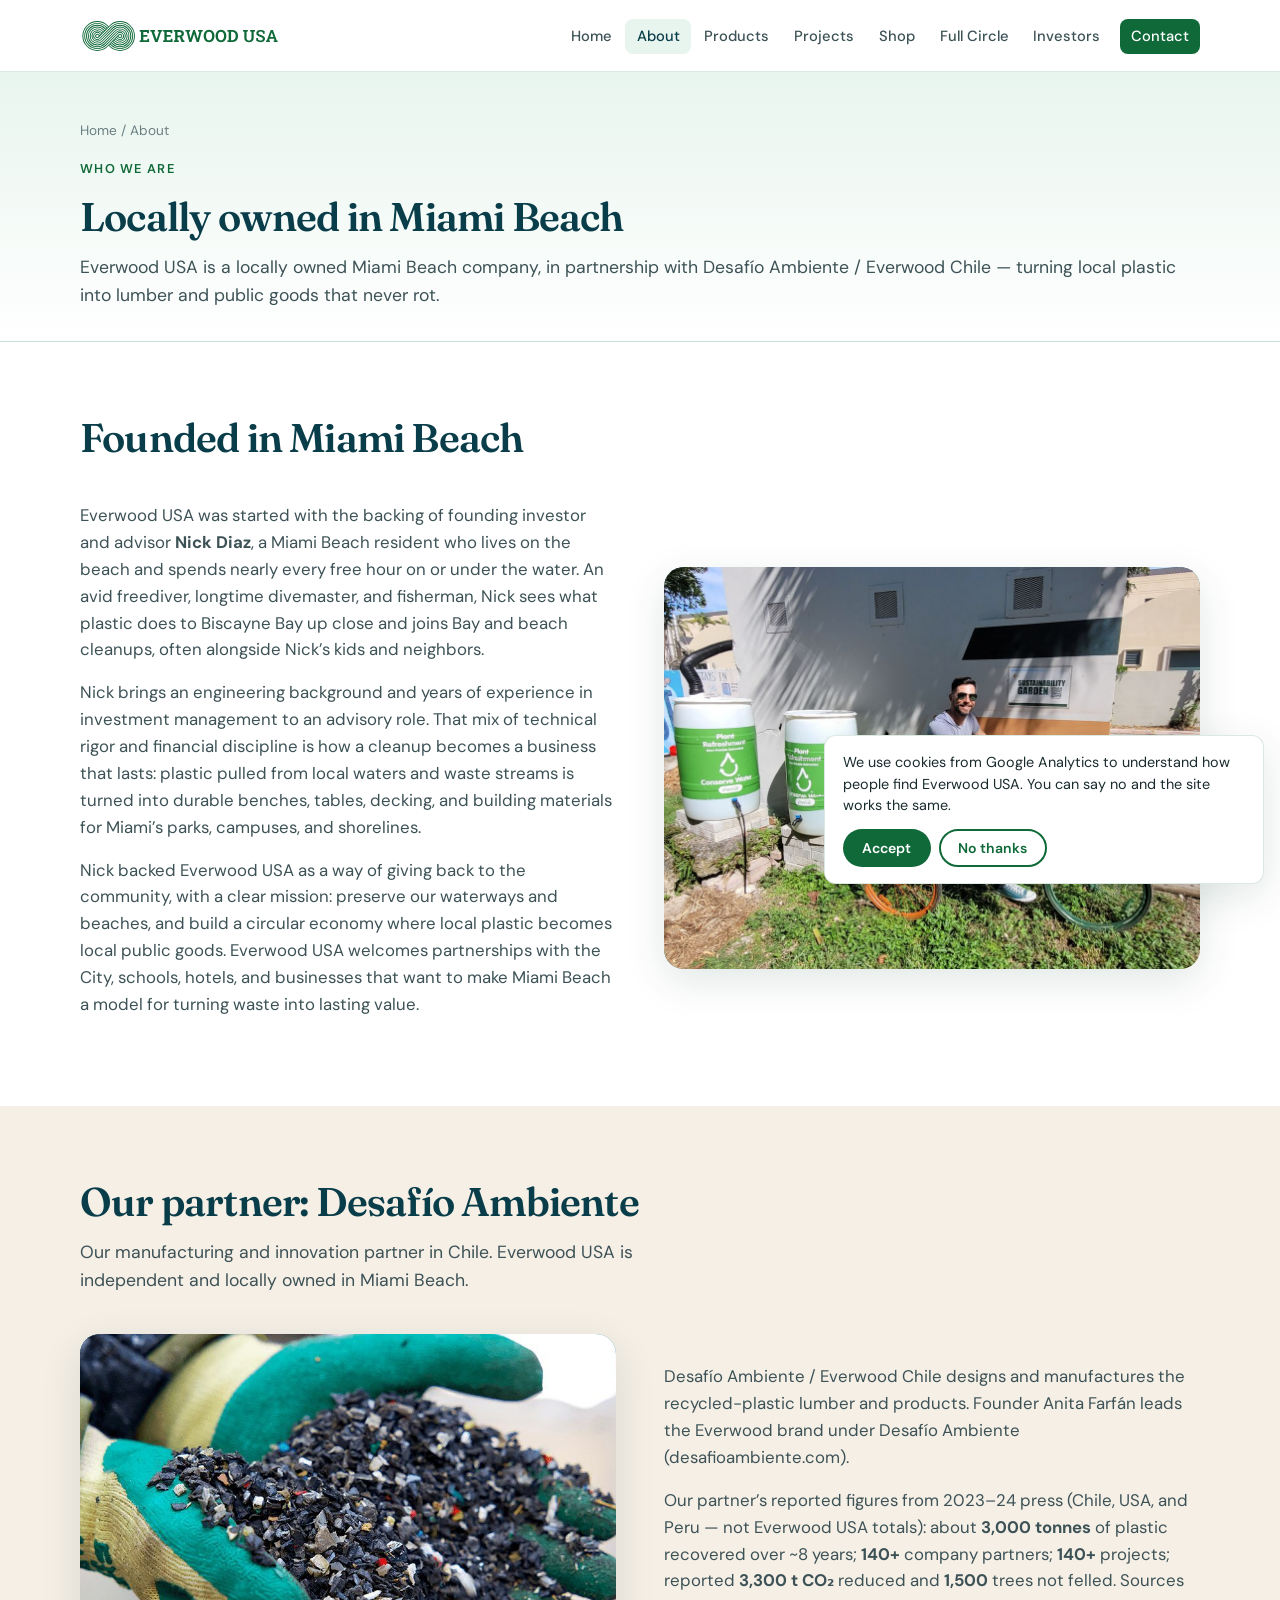
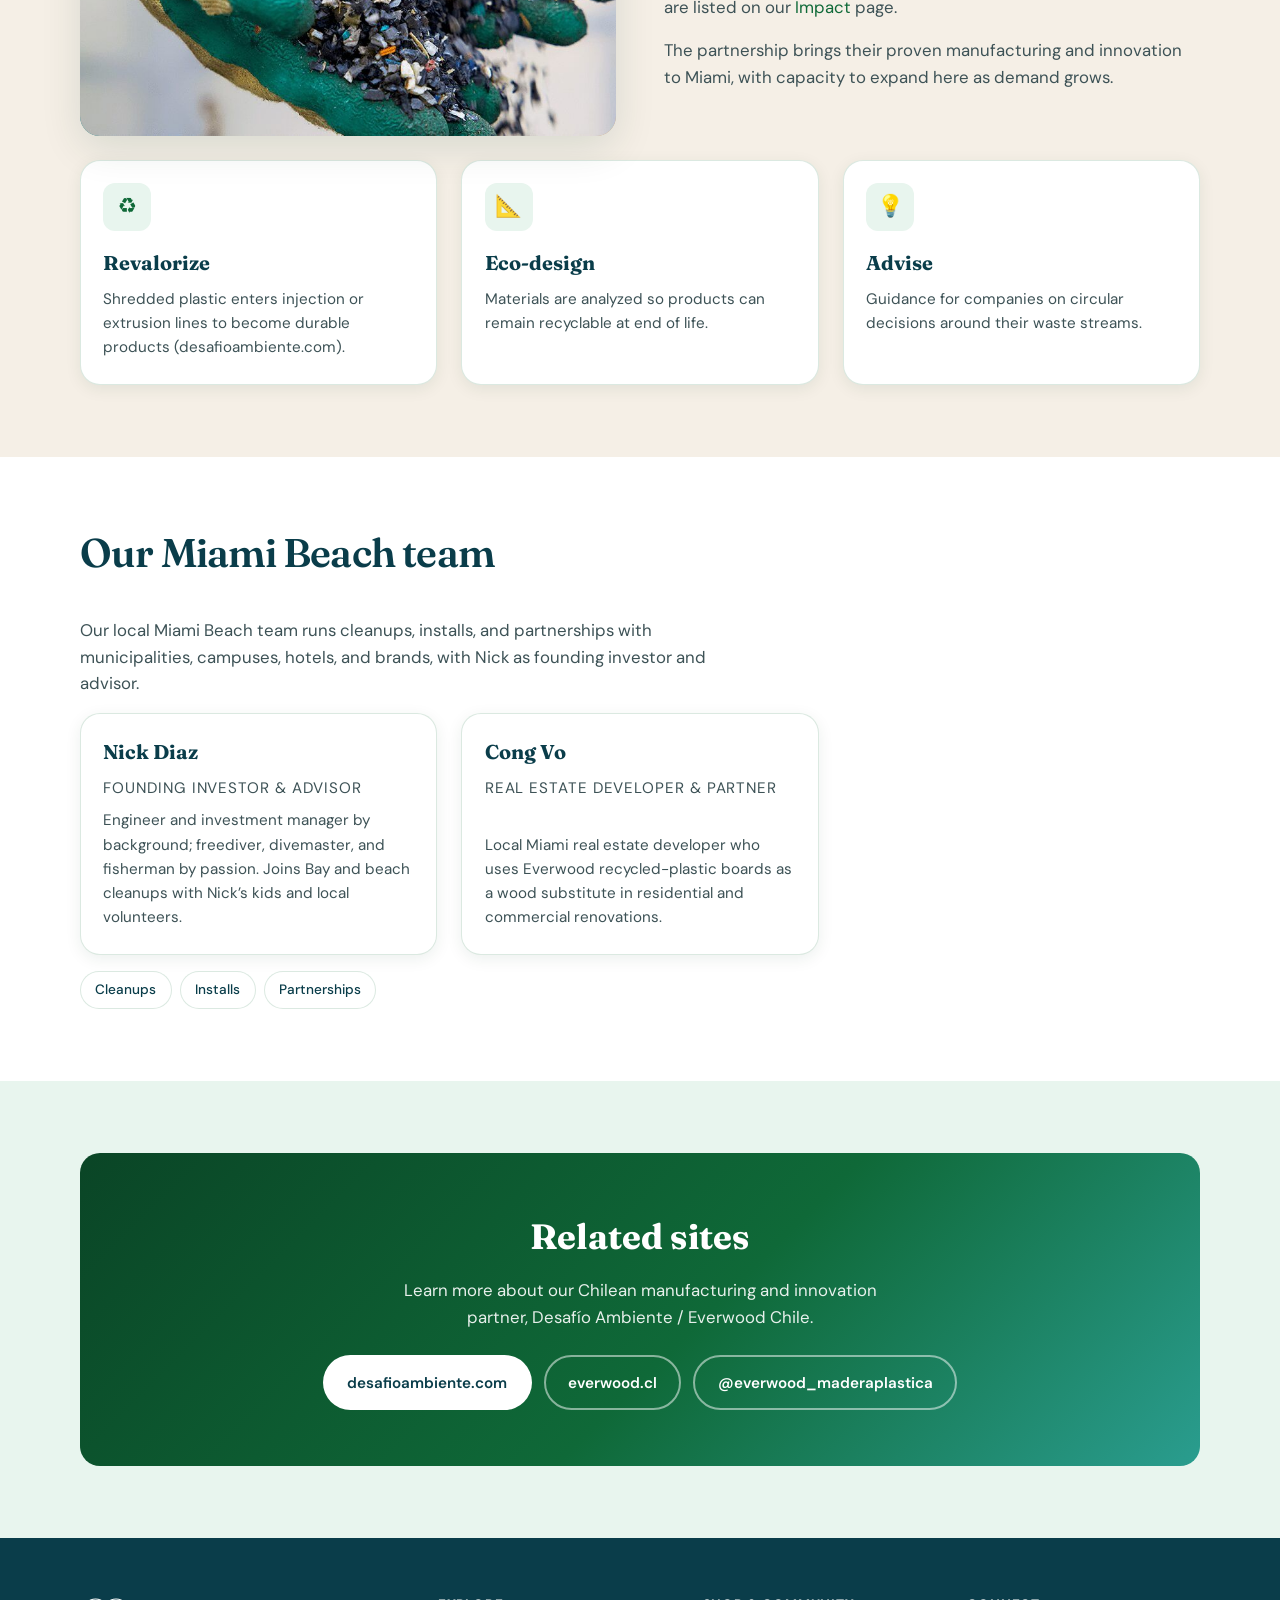
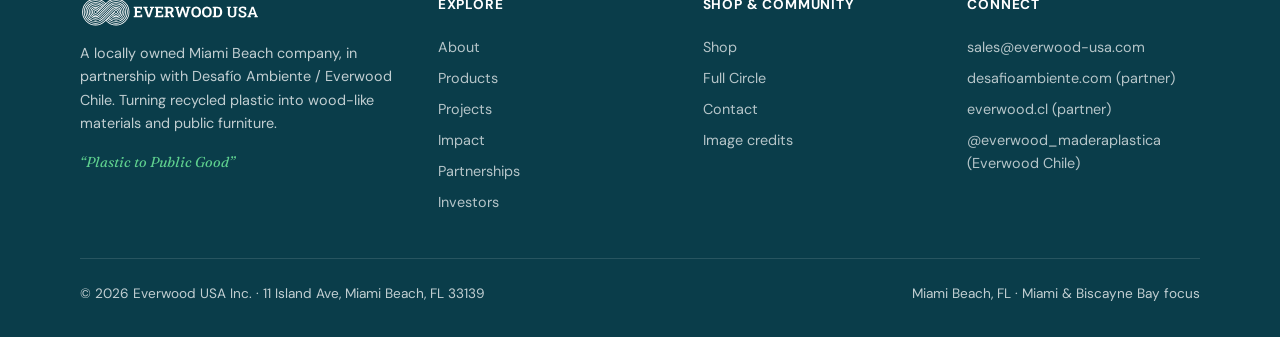
==== commit b9e578e5: "Reframe Nick Diaz as Founding Investor & Advisor" ====
--- a/pages/about.html
+++ b/pages/about.html
@@ -27,7 +27,7 @@
         "legalName": "Everwood USA Inc.",
         "url": "https://everwood-usa.com",
         "logo": "https://everwood-usa.com/assets/img/logo/everwood-usa_horizontal_green.svg",
-        "founder": { "@id": "https://everwood-usa.com/#nick-diaz" },
+        "funder": { "@id": "https://everwood-usa.com/#nick-diaz" },
         "address": {
           "@type": "PostalAddress",
           "streetAddress": "11 Island Ave",
@@ -46,7 +46,7 @@
         "@type": "Person",
         "@id": "https://everwood-usa.com/#nick-diaz",
         "name": "Nick Diaz",
-        "jobTitle": "Founder & Owner",
+        "jobTitle": "Founding Investor & Advisor",
         "worksFor": { "@id": "https://everwood-usa.com/#organization" },
         "homeLocation": {
           "@type": "Place",
@@ -97,9 +97,9 @@
         </div>
         <div class="split">
           <div class="split-copy">
-            <p>Everwood USA was founded, funded, and is run by <strong>Nick Diaz</strong>, a Miami Beach resident who lives on the beach and spends nearly every free hour on or under the water. An avid freediver, longtime divemaster, and fisherman, Nick sees what plastic does to Biscayne Bay up close and leads Bay and beach cleanups, often alongside Nick’s kids and neighbors.</p>
-            <p>Nick brings an engineering background and years of experience in investment and hedge fund management to the work. That mix of technical rigor and financial discipline is how a cleanup becomes a business that lasts: plastic pulled from local waters and waste streams is turned into durable benches, tables, decking, and building materials for Miami’s parks, campuses, and shorelines.</p>
-            <p>A Miami Beach business owner, Nick built Everwood USA as a way of giving back to the community, with a clear mission: preserve our waterways and beaches, and build a circular economy where local plastic becomes local public goods. Everwood USA welcomes partnerships with the City, schools, hotels, and businesses that want to make Miami Beach a model for turning waste into lasting value.</p>
+            <p>Everwood USA was started with the backing of founding investor and advisor <strong>Nick Diaz</strong>, a Miami Beach resident who lives on the beach and spends nearly every free hour on or under the water. An avid freediver, longtime divemaster, and fisherman, Nick sees what plastic does to Biscayne Bay up close and joins Bay and beach cleanups, often alongside Nick’s kids and neighbors.</p>
+            <p>Nick brings an engineering background and years of experience in investment management to an advisory role. That mix of technical rigor and financial discipline is how a cleanup becomes a business that lasts: plastic pulled from local waters and waste streams is turned into durable benches, tables, decking, and building materials for Miami’s parks, campuses, and shorelines.</p>
+            <p>Nick backed Everwood USA as a way of giving back to the community, with a clear mission: preserve our waterways and beaches, and build a circular economy where local plastic becomes local public goods. Everwood USA welcomes partnerships with the City, schools, hotels, and businesses that want to make Miami Beach a model for turning waste into lasting value.</p>
           </div>
           <div class="split-media ph" data-ph="about-community.jpg">
             <img src="../assets/img/about-community.jpg" alt="Community sustainability activity in Miami" width="1200" height="800" />
@@ -149,12 +149,12 @@
         <div class="section-header">
           <h2>Our Miami Beach team</h2>
         </div>
-        <p style="max-width:40em;color:var(--ink-soft)">Nick works with a local Miami Beach team on cleanups, installs, and partnerships with municipalities, campuses, hotels, and brands.</p>
+        <p style="max-width:40em;color:var(--ink-soft)">Our local Miami Beach team runs cleanups, installs, and partnerships with municipalities, campuses, hotels, and brands, with Nick as founding investor and advisor.</p>
         <div class="grid-3 mt-2">
           <article class="card"><div class="card-body">
             <h3>Nick Diaz</h3>
-            <p class="impact-label">Founder &amp; Owner</p>
-            <p style="font-size:0.95rem;color:var(--ink-soft)">Engineer and investment manager by background; freediver, divemaster, and fisherman by passion. Leads Bay and beach cleanups with Nick’s kids and local volunteers.</p>
+            <p class="impact-label">Founding Investor &amp; Advisor</p>
+            <p style="font-size:0.95rem;color:var(--ink-soft)">Engineer and investment manager by background; freediver, divemaster, and fisherman by passion. Joins Bay and beach cleanups with Nick’s kids and local volunteers.</p>
           </div></article>
           <article class="card"><div class="card-body">
             <h3>Cong Vo</h3>
